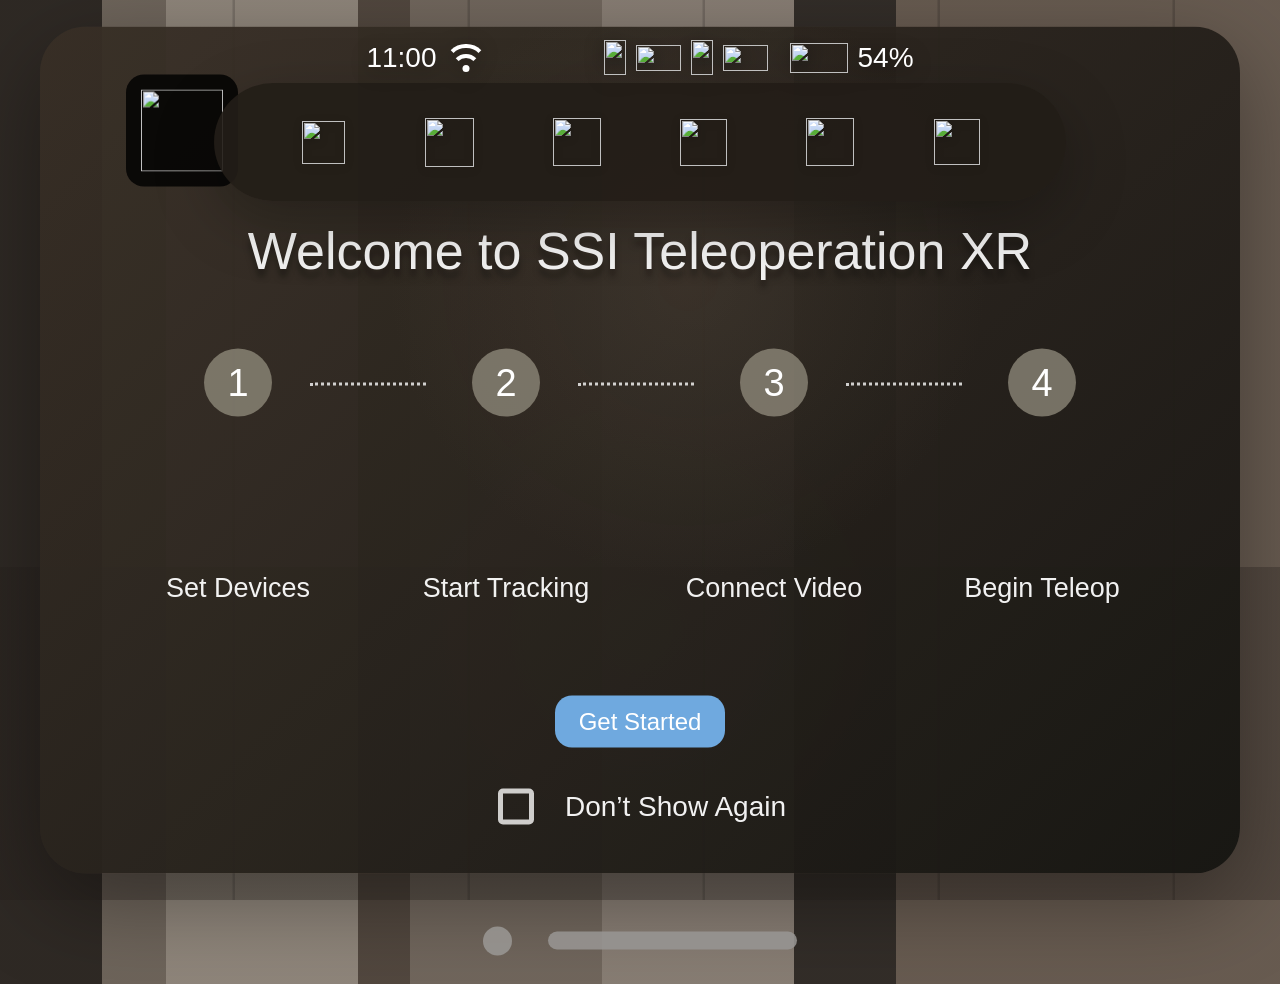
==== public/quick-start-prototype.html @ 1304bc00 "Link scene layout to profiles" ====
<!doctype html>
<html lang="en">
<head>
  <meta charset="utf-8" />
  <meta name="viewport" content="width=device-width, initial-scale=1" />
  <title>SSI Teleoperation XR</title>
  <style>
    :root {
      --panel: rgba(38, 32, 25, 0.92);
      --panel-strong: rgba(24, 21, 17, 0.84);
      --panel-soft: rgba(255, 255, 255, 0.08);
      --line: rgba(255, 255, 255, 0.08);
      --text: rgba(255, 255, 255, 0.94);
      --muted: rgba(255, 255, 255, 0.62);
      --muted-2: rgba(255, 255, 255, 0.4);
      --blue: #6fa9df;
      --blue-strong: #77b8f2;
      --green: #68d257;
      --red: #f14535;
      --button-gray: rgba(125, 118, 108, 0.76);
      --row: rgba(20, 18, 15, 0.48);
      --handle: rgba(152, 150, 147, 0.88);
      --dropdown-idle: rgba(73, 68, 62, 0.98);
      --dropdown-hover: rgba(47, 42, 36, 0.98);
      --dropdown-selected: rgba(151, 149, 144, 0.96);
    }

    * {
      box-sizing: border-box;
    }

    html,
    body {
      width: 100%;
      min-height: 100%;
    }

    body {
      margin: 0;
      min-height: 100vh;
      overflow: hidden;
      color: var(--text);
      font-family: "Segoe UI", Arial, Helvetica, sans-serif;
      background:
        linear-gradient(rgba(52, 47, 41, 0.28), rgba(52, 47, 41, 0.28)),
        linear-gradient(90deg, #2d2722 0 8%, #84786d 8% 13%, #b2a69a 13% 28%, #5d5046 28% 32%, #887b70 32% 47%, #a79b90 47% 62%, #322d28 62% 70%, #7b6c60 70% 100%);
      user-select: none;
    }

    body::before {
      content: "";
      position: fixed;
      inset: 0;
      background:
        radial-gradient(circle at 50% 70%, rgba(190, 170, 140, 0.34), transparent 26%),
        linear-gradient(180deg, transparent 0 63%, rgba(38, 33, 28, 0.32) 63% 100%),
        repeating-linear-gradient(90deg, transparent 0 232px, rgba(0, 0, 0, 0.16) 233px 235px);
      filter: blur(0.2px);
      pointer-events: none;
    }

    button,
    input {
      font: inherit;
    }

    button {
      color: inherit;
      -webkit-tap-highlight-color: transparent;
    }

    .stage {
      position: relative;
      min-height: 100vh;
    }

    .vr-hud {
      position: absolute;
      top: 40px;
      left: 50%;
      z-index: 40;
      display: grid;
      justify-items: center;
      gap: 8px;
      transform: translateX(-50%);
      pointer-events: none;
    }

    .status-strip {
      display: flex;
      align-items: center;
      justify-content: center;
      gap: 10px;
      height: 35px;
      filter: drop-shadow(0 4px 10px rgba(0, 0, 0, 0.45));
    }

    .status-time,
    .status-percent {
      color: white;
      font-size: 28px;
      line-height: 1;
      letter-spacing: 0;
      white-space: nowrap;
    }

    .status-wifi {
      position: relative;
      width: 38px;
      height: 31px;
      margin-right: 109px;
    }

    .status-wifi::before,
    .status-wifi::after {
      content: "";
      position: absolute;
      left: 50%;
      border: 4px solid white;
      border-bottom: 0;
      border-left-color: transparent;
      border-right-color: transparent;
      transform: translateX(-50%);
    }

    .status-wifi::before {
      top: 2px;
      width: 35px;
      height: 17px;
      border-radius: 35px 35px 0 0;
    }

    .status-wifi::after {
      top: 12px;
      width: 21px;
      height: 11px;
      border-radius: 22px 22px 0 0;
    }

    .status-wifi-dot {
      position: absolute;
      left: 50%;
      bottom: 1px;
      width: 7px;
      height: 7px;
      border-radius: 999px;
      background: white;
      transform: translateX(-50%);
    }

    .status-controller {
      width: 22px;
      height: 35px;
      object-fit: contain;
    }

    .status-battery {
      width: 45px;
      height: 26px;
      object-fit: contain;
    }

    .status-headset {
      width: 58px;
      height: 30px;
      object-fit: contain;
      margin-left: 12px;
    }

    .setting-bar {
      display: flex;
      align-items: center;
      justify-content: space-between;
      gap: 0;
      width: 852px;
      max-width: calc(100vw - 96px);
      height: 118px;
      padding: 0 73px;
      border-radius: 64px;
      background: rgba(35, 29, 24, 0.91);
      box-shadow: 0 20px 62px rgba(0, 0, 0, 0.28);
      pointer-events: auto;
    }

    .bar-button {
      position: relative;
      width: 72px;
      height: 72px;
      display: grid;
      place-items: center;
      border: 0;
      border-radius: 999px;
      background: transparent;
      cursor: pointer;
    }

    .bar-button::before {
      content: "";
      position: absolute;
      width: 82px;
      height: 82px;
      top: 50%;
      left: 50%;
      border-radius: 999px;
      background: rgba(255, 255, 255, 0);
      transform: translate(-50%, -50%) scale(0.78);
      transition: background 160ms ease, transform 160ms ease;
    }

    .bar-button:hover::before,
    .bar-button.active::before {
      background: rgba(255, 255, 255, 0.08);
      transform: translate(-50%, -50%) scale(1);
    }

    .bar-icon {
      position: relative;
      width: 44px;
      height: 44px;
      color: white;
      object-fit: contain;
      filter: drop-shadow(0 2px 4px rgba(0, 0, 0, 0.2));
    }

    .bar-label {
      display: none;
    }

    .quick-icon {
      width: 49px;
      height: 49px;
    }

    .settings-icon {
      width: 43px;
      height: 43px;
    }

    .vst-icon {
      width: 48px;
      height: 48px;
    }

    .guide-icon {
      width: 47px;
      height: 47px;
    }

    .exit-icon {
      width: 46px;
      height: 46px;
    }

    .scene-icon {
      width: 48px;
      height: 48px;
    }

    .icon-scene::before {
      content: "";
      position: absolute;
      left: 4px;
      top: 10px;
      width: 33px;
      height: 25px;
      border: 4px solid white;
      border-radius: 7px;
    }

    .icon-scene::after {
      content: "";
      position: absolute;
      right: 3px;
      top: 15px;
      width: 10px;
      height: 16px;
      border: 4px solid white;
      border-left: 0;
      border-radius: 0 7px 7px 0;
    }

    .vr-window {
      position: absolute;
      left: 50%;
      top: 50%;
      transform: translate(-50%, -50%);
      touch-action: none;
    }

    .vr-window.closed {
      display: none;
    }

    .welcome-window {
      width: min(1360px, calc(100vw - 80px));
      min-height: 780px;
      padding: 48px 86px 46px;
      border-radius: 46px;
      background:
        radial-gradient(circle at 54% 30%, rgba(92, 78, 64, 0.28), transparent 34%),
        linear-gradient(135deg, rgba(56, 47, 38, 0.96), rgba(22, 21, 18, 0.96));
      box-shadow: 0 28px 90px rgba(0, 0, 0, 0.36);
    }

    .welcome-logo {
      width: 112px;
      height: 112px;
      display: grid;
      place-items: center;
      border-radius: 18px;
      background: rgba(0, 0, 0, 0.82);
    }

    .welcome-logo img {
      width: 82px;
      height: 82px;
      object-fit: contain;
    }

    .welcome-title {
      margin: 34px 0 68px;
      text-align: center;
      font-size: 52px;
      font-weight: 400;
      letter-spacing: 0;
      text-shadow: 0 8px 6px rgba(0, 0, 0, 0.35);
    }

    .welcome-steps {
      display: grid;
      grid-template-columns: repeat(4, minmax(0, 1fr));
      align-items: start;
      gap: 44px;
      margin-bottom: 92px;
    }

    .welcome-step {
      display: grid;
      justify-items: center;
      gap: 26px;
      position: relative;
      min-width: 0;
    }

    .welcome-step:not(:last-child)::after {
      content: "";
      position: absolute;
      top: 34px;
      left: calc(50% + 72px);
      width: min(188px, 52%);
      border-top: 3px dotted rgba(255, 255, 255, 0.78);
    }

    .welcome-step-number {
      width: 68px;
      height: 68px;
      display: grid;
      place-items: center;
      border-radius: 999px;
      color: white;
      background: rgba(150, 145, 130, 0.72);
      font-size: 38px;
    }

    .welcome-step-icon {
      height: 104px;
      display: grid;
      place-items: center;
    }

    .welcome-step-icon img {
      max-width: 88px;
      max-height: 104px;
      object-fit: contain;
    }

    .welcome-step-label {
      font-size: 27px;
      white-space: nowrap;
    }

    .welcome-actions {
      display: grid;
      justify-items: center;
      gap: 38px;
    }

    .welcome-start {
      min-width: 292px;
      height: 76px;
      border-radius: 16px;
      font-size: 28px;
    }

    .welcome-check {
      display: flex;
      align-items: center;
      gap: 28px;
      color: rgba(255, 255, 255, 0.94);
      font-size: 28px;
      cursor: pointer;
    }

    .welcome-check input {
      appearance: none;
      width: 36px;
      height: 36px;
      border: 5px solid rgba(255, 255, 255, 0.78);
      border-radius: 5px;
      background: transparent;
    }

    .welcome-check input:checked {
      background:
        linear-gradient(135deg, transparent 0 43%, white 44% 56%, transparent 57%),
        linear-gradient(45deg, transparent 0 47%, white 48% 60%, transparent 61%);
    }

    .guide-window {
      width: min(1260px, calc(100vw - 96px));
      min-height: 760px;
      padding: 58px 72px 72px;
      border-radius: 36px;
      background:
        radial-gradient(circle at 54% 30%, rgba(92, 78, 64, 0.26), transparent 34%),
        linear-gradient(135deg, rgba(53, 45, 36, 0.96), rgba(24, 23, 19, 0.96));
      box-shadow: 0 28px 90px rgba(0, 0, 0, 0.36);
    }

    .guide-title {
      margin: 0 0 62px;
      text-align: center;
      font-size: 40px;
      font-weight: 400;
    }

    .guide-diagram {
      position: relative;
      width: 1080px;
      height: 400px;
      margin: 0 auto 74px;
    }

    .guide-controller {
      position: absolute;
      top: 88px;
      width: 205px;
      height: 285px;
      object-fit: contain;
      filter: drop-shadow(0 12px 18px rgba(0, 0, 0, 0.26));
    }

    .guide-controller.left {
      left: 355px;
    }

    .guide-controller.right {
      right: 315px;
    }

    .guide-callout {
      position: absolute;
      color: white;
      font-size: 23px;
      line-height: 1.35;
      white-space: nowrap;
    }

    .guide-callout strong {
      display: block;
      margin-bottom: 4px;
      font-size: 25px;
      font-weight: 500;
    }

    .guide-callout span {
      color: rgba(255, 255, 255, 0.72);
    }

    .guide-callout.center {
      text-align: center;
    }

    .guide-line {
      position: absolute;
      height: 0;
      border-top: 2px dashed rgba(255, 255, 255, 0.8);
      transform-origin: left center;
    }

    .guide-line::after {
      content: "";
      position: absolute;
      right: -3px;
      top: -4px;
      width: 8px;
      height: 8px;
      border-radius: 999px;
      background: rgba(255, 255, 255, 0.88);
    }

    .guide-footnotes {
      display: grid;
      gap: 22px;
      justify-items: center;
      color: white;
      font-size: 24px;
      line-height: 1.4;
    }

    .shell {
      position: relative;
      width: min(1280px, calc(100vw - 56px));
      height: min(860px, calc(100vh - 56px));
      min-height: 760px;
      display: grid;
      grid-template-columns: 390px 1fr;
      overflow: visible;
      border-radius: 46px;
      box-shadow: 0 28px 90px rgba(0, 0, 0, 0.36);
    }

    .shell::before {
      content: "";
      position: absolute;
      inset: 0;
      z-index: 0;
      border-radius: inherit;
      background:
        radial-gradient(circle at 62% 20%, rgba(105, 93, 80, 0.2), transparent 36%),
        linear-gradient(90deg, rgba(20, 17, 14, 0.98) 0 390px, rgba(66, 54, 45, 0.76) 390px, rgba(31, 28, 23, 0.92) 100%);
      pointer-events: none;
    }

    .sidebar {
      position: relative;
      z-index: 1;
      min-height: 100%;
      padding: 52px 48px 42px;
      border-radius: 46px 0 0 46px;
      background: linear-gradient(180deg, rgba(28, 24, 20, 0.98), rgba(19, 18, 15, 0.96));
      border-right: 1px solid rgba(255, 255, 255, 0.045);
    }

    .brand {
      display: flex;
      align-items: center;
      gap: 24px;
      margin-bottom: 118px;
    }

    .logo {
      width: 86px;
      height: 86px;
      display: grid;
      place-items: center;
      border-radius: 22px;
      background: #050505;
    }

    .logo img {
      width: 64px;
      height: 64px;
      object-fit: contain;
    }

    .brand-title {
      font-size: 34px;
      line-height: 1;
      letter-spacing: 0;
    }

    .nav {
      display: grid;
      gap: 22px;
    }

    .nav-item {
      width: 100%;
      height: 64px;
      display: flex;
      align-items: center;
      gap: 20px;
      padding: 0 24px;
      border: 0;
      border-radius: 17px;
      color: rgba(255, 255, 255, 0.92);
      font-size: 27px;
      background: transparent;
      cursor: pointer;
      text-align: left;
    }

    .nav-item.active {
      background: rgba(255, 255, 255, 0.14);
    }

    .nav-icon {
      width: 36px;
      height: 36px;
      display: grid;
      place-items: center;
      flex: 0 0 auto;
      border-radius: 50%;
      background: rgba(255, 255, 255, 0.78);
    }

    .nav-item.active .nav-icon {
      background: var(--blue);
    }

    .nav-icon img {
      width: 22px;
      height: 22px;
      object-fit: contain;
    }

    .about {
      position: absolute;
      left: 48px;
      bottom: 46px;
      display: flex;
      align-items: center;
      gap: 18px;
      width: calc(100% - 96px);
      min-height: 64px;
      padding: 0 18px;
      border: 0;
      border-radius: 17px;
      color: rgba(255, 255, 255, 0.88);
      font-size: 22px;
      background: transparent;
      cursor: pointer;
    }

    .about.active {
      background: rgba(255, 255, 255, 0.14);
    }

    .about-icon {
      width: 38px;
      height: 38px;
      display: grid;
      place-items: center;
      border-radius: 50%;
      background: rgba(255, 255, 255, 0.76);
      color: rgba(36, 35, 34, 0.86);
      font-weight: 800;
    }

    .about.active .about-icon {
      color: white;
      background: var(--blue);
    }

    .main {
      position: relative;
      z-index: 1;
      min-width: 0;
      min-height: 100%;
      padding: 56px 72px 118px;
      border-radius: 0 46px 46px 0;
      background: transparent;
    }

    .page-title {
      margin: 0 0 44px;
      text-align: center;
      font-size: 34px;
      font-weight: 500;
      letter-spacing: 0;
    }

    .content {
      width: min(820px, 100%);
      margin: 0 auto;
    }

    .view {
      display: none;
    }

    .view.active {
      display: block;
    }

    .hidden {
      display: none;
    }

    .section-label {
      margin: 0 0 14px 24px;
      font-size: 24px;
      font-weight: 500;
      color: rgba(255, 255, 255, 0.92);
    }

    .settings-list {
      display: grid;
      gap: 34px;
    }

    .setting-row {
      min-height: 74px;
      display: grid;
      grid-template-columns: minmax(0, 1fr) auto;
      align-items: center;
      gap: 18px;
      padding: 0 30px;
      border: 0;
      border-radius: 22px;
      color: rgba(255, 255, 255, 0.94);
      background: var(--row);
      text-align: left;
      font-size: 27px;
    }

    .fps-value {
      color: rgba(255, 255, 255, 0.96);
      font-size: 25px;
      white-space: nowrap;
    }

    button.setting-row {
      cursor: pointer;
    }

    .chevron {
      font-size: 46px;
      line-height: 1;
      transform: translateY(-2px);
    }

    .switch {
      width: 64px;
      height: 34px;
      border: 0;
      border-radius: 999px;
      padding: 3px;
      background: rgba(130, 126, 120, 0.75);
      cursor: pointer;
    }

    .switch::before {
      content: "";
      display: block;
      width: 28px;
      height: 28px;
      border-radius: 999px;
      background: white;
      transition: transform 160ms ease;
    }

    .switch.on {
      background: var(--green);
    }

    .switch.on::before {
      transform: translateX(30px);
    }

    .field-pill {
      min-width: 150px;
      height: 52px;
      border: 0;
      outline: none;
      border-radius: 20px;
      padding: 0 22px;
      color: white;
      background: var(--button-gray);
      text-align: center;
      font-size: 26px;
    }

    .field-pill:focus {
      box-shadow: 0 0 0 3px rgba(111, 169, 223, 0.35);
    }

    .language-control {
      position: relative;
      display: grid;
      justify-items: end;
    }

    .language-button {
      min-width: 196px;
      height: 52px;
      display: flex;
      align-items: center;
      justify-content: space-between;
      gap: 16px;
      border: 0;
      border-radius: 20px;
      padding: 0 18px 0 28px;
      color: white;
      background: var(--button-gray);
      font-size: 22px;
      cursor: pointer;
    }

    .language-menu {
      position: absolute;
      right: 0;
      top: 64px;
      z-index: 20;
      width: 196px;
      overflow: hidden;
      border-radius: 28px;
      background: rgba(96, 90, 84, 0.98);
      box-shadow: 0 18px 46px rgba(0, 0, 0, 0.26);
    }

    .language-option {
      width: 100%;
      height: 60px;
      display: flex;
      align-items: center;
      justify-content: space-between;
      border: 0;
      padding: 0 20px;
      color: white;
      background: transparent;
      font-size: 22px;
      cursor: pointer;
      text-align: left;
    }

    .language-option.active {
      background: rgba(255, 255, 255, 0.2);
    }

    .tracking-view {
      height: 100%;
    }

    .tracking-scroll {
      position: absolute;
      inset: 56px 24px 112px 72px;
      overflow-y: auto;
      padding: 0 28px 30px 0;
      scrollbar-width: auto;
      scrollbar-color: rgba(160, 160, 160, 0.72) rgba(0, 0, 0, 0.86);
    }

    .tracking-scroll::-webkit-scrollbar {
      width: 22px;
    }

    .tracking-scroll::-webkit-scrollbar-track {
      border-radius: 999px;
      background: rgba(0, 0, 0, 0.86);
    }

    .tracking-scroll::-webkit-scrollbar-thumb {
      border: 5px solid rgba(0, 0, 0, 0.86);
      border-radius: 999px;
      background: rgba(160, 160, 160, 0.78);
    }

    .tracking-content {
      width: min(820px, 100%);
      margin: 0 auto;
      padding-bottom: 110px;
    }

    .tracking-group {
      margin-bottom: 42px;
    }

    .tracking-group-title {
      margin: 0 0 26px 28px;
      color: rgba(255, 255, 255, 0.74);
      font-size: 24px;
      font-weight: 500;
      letter-spacing: 0;
    }

    .tracking-card {
      overflow: hidden;
      border-radius: 22px;
      background: var(--row);
    }

    .tracking-row {
      min-height: 72px;
      display: grid;
      grid-template-columns: minmax(0, 1fr) auto;
      align-items: center;
      gap: 18px;
      padding: 0 28px;
      border-bottom: 1px solid rgba(255, 255, 255, 0.08);
      color: rgba(255, 255, 255, 0.94);
      font-size: 24px;
    }

    .tracking-row:last-child {
      border-bottom: 0;
    }

    .tracking-value {
      min-width: 230px;
      color: white;
      text-align: right;
      font-size: 26px;
      white-space: nowrap;
    }

    .tracking-input {
      width: 236px;
      height: 50px;
      border: 0;
      outline: none;
      border-radius: 22px;
      padding: 0 18px;
      color: white;
      background: var(--button-gray);
      text-align: center;
      font-size: 26px;
    }

    .tracking-input:focus {
      box-shadow: 0 0 0 3px rgba(111, 169, 223, 0.35);
    }

    .tracking-input::placeholder {
      color: rgba(255, 255, 255, 0.62);
      opacity: 1;
    }

    .motion-title {
      margin: 0 0 26px 6px;
      font-size: 24px;
      font-weight: 500;
    }

    .motion-mode-grid {
      display: grid;
      grid-template-columns: repeat(2, minmax(0, 1fr));
      gap: 70px;
      margin-bottom: 52px;
    }

    .motion-mode {
      height: 230px;
      padding: 0;
      border: 3px solid rgba(255, 255, 255, 0.32);
      border-radius: 10px;
      background: rgba(255, 255, 255, 0.06);
      cursor: pointer;
      transition: border-color 160ms ease, background 160ms ease, box-shadow 160ms ease;
    }

    .motion-mode:hover,
    .motion-mode.active {
      border-color: rgba(255, 255, 255, 0.62);
      background: rgba(255, 255, 255, 0.13);
      box-shadow: 0 0 0 2px rgba(255, 255, 255, 0.1);
    }

    .motion-mode img {
      width: 100%;
      height: 100%;
      display: block;
      object-fit: contain;
    }

    .tracker-number-row {
      min-height: 80px;
      position: relative;
      display: grid;
      grid-template-columns: minmax(0, 1fr) auto;
      align-items: center;
      gap: 18px;
      padding: 0 18px 0 28px;
      border-radius: 18px;
      background: var(--row);
      font-size: 24px;
    }

    .tracker-number-row.hidden {
      display: none;
    }

    .tracker-fixed-value {
      min-width: 216px;
      height: 54px;
      display: grid;
      place-items: center;
      border-radius: 20px;
      background: var(--button-gray);
      text-align: center;
      font-size: 23px;
    }

    .tracker-fixed-value.hidden {
      display: none;
    }

    .tracker-select {
      position: relative;
      display: grid;
      justify-items: end;
    }

    .tracker-select.hidden {
      display: none;
    }

    .tracker-select-button {
      width: 190px;
      height: 50px;
      display: flex;
      align-items: center;
      justify-content: space-between;
      border: 0;
      border-radius: 20px;
      padding: 0 18px;
      color: white;
      background: var(--button-gray);
      font-size: 21px;
      cursor: pointer;
    }

    .tracker-menu {
      position: absolute;
      right: 0;
      top: 60px;
      z-index: 30;
      width: 190px;
      overflow: hidden;
      border-radius: 28px;
      background: rgba(96, 90, 84, 0.98);
      box-shadow: 0 18px 46px rgba(0, 0, 0, 0.26);
    }

    .tracker-option {
      width: 100%;
      height: 52px;
      display: flex;
      align-items: center;
      justify-content: space-between;
      border: 0;
      padding: 0 20px;
      color: white;
      background: transparent;
      font-size: 21px;
      cursor: pointer;
      text-align: left;
    }

    .tracker-option.active {
      background: rgba(255, 255, 255, 0.2);
    }

    .tracking-apply {
      position: absolute;
      right: 72px;
      bottom: 52px;
      z-index: 10;
      width: 190px;
      height: 58px;
      border-radius: 18px;
      font-size: 26px;
    }

    .video-content {
      width: min(660px, 100%);
      margin: 0 auto;
    }

    .video-list {
      display: grid;
      gap: 34px;
    }

    .video-row,
    .stream-row {
      min-height: 56px;
      display: grid;
      grid-template-columns: minmax(0, 1fr) auto;
      align-items: center;
      gap: 16px;
      padding: 0 24px;
      border-radius: 14px;
      color: rgba(255, 255, 255, 0.96);
      background: var(--row);
      font-size: 22px;
    }

    .video-input {
      width: 112px;
      height: 38px;
      border: 0;
      outline: 0;
      border-radius: 18px;
      color: white;
      background: var(--button-gray);
      text-align: center;
      font-size: 22px;
    }

    .video-input:focus {
      box-shadow: 0 0 0 3px rgba(111, 169, 223, 0.35);
    }

    .stream-title {
      margin: 0 0 22px 24px;
      font-size: 24px;
      font-weight: 400;
    }

    .stream-list {
      display: grid;
      gap: 32px;
    }

    .stream-row {
      grid-template-columns: 28px minmax(0, 1fr) auto;
      min-height: 58px;
      padding-left: 24px;
    }

    .stream-check {
      appearance: none;
      width: 22px;
      height: 22px;
      display: grid;
      place-items: center;
      border: 3px solid rgba(255, 255, 255, 0.92);
      border-radius: 4px;
      background: transparent;
    }

    .stream-check:checked {
      border-color: var(--blue);
      background: var(--blue);
    }

    .stream-check:checked::after {
      content: "✓";
      color: white;
      font-size: 18px;
      line-height: 1;
      transform: translateY(-1px);
    }

    .stream-name {
      display: flex;
      gap: 20px;
      align-items: center;
      white-space: nowrap;
    }

    .render-control {
      position: relative;
      display: flex;
      align-items: center;
      gap: 14px;
    }

    .render-button {
      width: 114px;
      height: 42px;
      display: flex;
      align-items: center;
      justify-content: space-between;
      border: 0;
      border-radius: 19px;
      padding: 0 16px 0 26px;
      color: white;
      background: var(--button-gray);
      font-size: 20px;
      cursor: pointer;
    }

    .render-menu {
      position: absolute;
      right: 0;
      top: 50px;
      z-index: 40;
      width: 128px;
      overflow: hidden;
      border-radius: 14px;
      background: rgba(68, 63, 56, 0.98);
      box-shadow: 0 18px 46px rgba(0, 0, 0, 0.26);
    }

    .render-menu.hidden {
      display: none;
    }

    .render-option {
      width: 100%;
      height: 40px;
      display: flex;
      align-items: center;
      justify-content: space-between;
      border: 0;
      padding: 0 14px;
      color: white;
      background: transparent;
      font-size: 18px;
      cursor: pointer;
      text-align: left;
    }

    .render-option.active {
      background: rgba(255, 255, 255, 0.22);
    }

    .video-actions {
      display: flex;
      justify-content: space-between;
      margin-top: 66px;
    }

    .video-action {
      width: 146px;
      height: 52px;
      border-radius: 16px;
      font-size: 20px;
    }

    .about-content {
      width: min(760px, 100%);
      margin: 0 auto;
    }

    .about-hero {
      display: grid;
      grid-template-columns: 112px 1fr;
      gap: 20px;
      align-items: center;
      margin-bottom: 26px;
    }

    .about-app-icon {
      width: 112px;
      height: 112px;
      display: grid;
      place-items: center;
      border-radius: 20px;
      background: #050505;
    }

    .about-app-icon img {
      width: 76px;
      height: 76px;
      object-fit: contain;
    }

    .about-name {
      margin: 0 0 10px;
      font-size: 28px;
      font-weight: 500;
    }

    .about-copy {
      margin: 0;
      color: var(--muted);
      font-size: 24px;
      line-height: 1.45;
    }

    .about-rule {
      height: 1px;
      margin: 28px 0 22px;
      background: rgba(255, 255, 255, 0.11);
    }

    .about-section-title {
      margin: 0 0 14px;
      font-size: 26px;
      font-weight: 500;
    }

    .about-link {
      color: var(--blue-strong);
    }

    .legal-row {
      min-height: 52px;
      display: grid;
      grid-template-columns: 42px 1fr auto;
      align-items: center;
      gap: 16px;
      width: 100%;
      padding: 0;
      border: 0;
      color: rgba(255, 255, 255, 0.92);
      background: transparent;
      font-size: 24px;
      text-align: left;
      cursor: pointer;
    }

    .legal-icon {
      width: 40px;
      height: 40px;
      display: grid;
      place-items: center;
      border-radius: 999px;
      color: white;
      background: rgba(255, 255, 255, 0.7);
      font-size: 21px;
    }

    .about-footer {
      position: absolute;
      left: 72px;
      right: 72px;
      bottom: 30px;
      display: grid;
      gap: 24px;
      color: var(--muted-2);
      text-align: center;
      font-size: 24px;
    }

    .current-card,
    .profile-card {
      border-radius: 22px;
      background: var(--row);
      box-shadow: inset 0 0 0 1px rgba(255, 255, 255, 0.025);
    }

    .current-card {
      padding: 16px 18px 18px;
      margin-bottom: 42px;
    }

    .current-top {
      display: grid;
      grid-template-columns: 1fr 188px;
      gap: 18px;
      align-items: center;
    }

    .profile-input {
      width: 100%;
      height: 52px;
      padding: 0 28px;
      border: 1px solid rgba(255, 255, 255, 0.08);
      outline: none;
      border-radius: 18px;
      background: rgba(122, 115, 107, 0.62);
      color: var(--text);
      text-align: center;
      font: inherit;
      font-size: 24px;
      user-select: text;
    }

    .profile-input:focus {
      border-color: rgba(111, 169, 223, 0.78);
      box-shadow: 0 0 0 3px rgba(111, 169, 223, 0.2);
    }

    .meta {
      margin: 14px 8px 0;
      color: var(--muted);
      font-size: 18px;
      white-space: nowrap;
      overflow: hidden;
      text-overflow: ellipsis;
    }

    .btn {
      height: 52px;
      min-width: 96px;
      padding: 0 24px;
      border: 0;
      border-radius: 17px;
      color: white;
      font: inherit;
      font-size: 24px;
      cursor: pointer;
      transition: transform 0.12s ease, opacity 0.12s ease, background 0.12s ease;
      background: var(--button-gray);
      white-space: nowrap;
    }

    .btn:hover {
      transform: translateY(-1px);
    }

    .btn:active {
      transform: translateY(0);
      opacity: 0.86;
    }

    .btn.primary {
      background: var(--blue);
    }

    .btn.primary:hover {
      background: var(--blue-strong);
    }

    .btn.saved,
    .btn.applied {
      color: rgba(255, 255, 255, 0.72);
      cursor: default;
      background: rgba(120, 114, 106, 0.55);
    }

    .btn.saved:hover,
    .btn.applied:hover {
      transform: none;
      background: rgba(120, 114, 106, 0.55);
    }

    .btn.delete {
      min-width: 78px;
      padding: 0 22px;
      background: rgba(125, 118, 108, 0.72);
    }

    .saved-header {
      display: flex;
      align-items: baseline;
      justify-content: space-between;
      margin-bottom: 14px;
    }

    .count-label {
      color: var(--muted-2);
      font-size: 16px;
    }

    .saved-list-wrap {
      height: 320px;
      overflow-y: auto;
      padding-right: 12px;
      margin-right: -12px;
      scrollbar-width: thin;
      scrollbar-color: rgba(255, 255, 255, 0.52) rgba(0, 0, 0, 0.55);
    }

    .profiles {
      display: grid;
      gap: 24px;
    }

    .profile-card {
      padding: 16px 18px 18px;
    }

    .profile-row {
      display: grid;
      grid-template-columns: 1fr 142px 84px;
      gap: 16px;
      align-items: center;
    }

    .profile-name {
      height: 48px;
      display: grid;
      place-items: center;
      padding: 0 22px;
      border-radius: 17px;
      color: rgba(255, 255, 255, 0.9);
      font-size: 22px;
      background: rgba(122, 115, 107, 0.62);
      white-space: nowrap;
      overflow: hidden;
      text-overflow: ellipsis;
    }

    .empty-state {
      min-height: 210px;
      display: grid;
      place-items: center;
      text-align: center;
      color: var(--muted);
    }

    .empty-state strong {
      display: block;
      margin-bottom: 8px;
      color: rgba(255, 255, 255, 0.68);
      font-size: 24px;
      font-weight: 500;
    }

    .empty-state span {
      font-size: 16px;
      color: var(--muted-2);
    }

    .quick-start-fixed {
      position: absolute;
      right: 72px;
      bottom: 54px;
      z-index: 3;
      min-width: 160px;
    }

    .toast-layer {
      position: absolute;
      top: 24px;
      left: 50%;
      z-index: 30;
      display: grid;
      gap: 14px;
      transform: translateX(-50%);
      pointer-events: none;
    }

    .toast {
      min-width: 300px;
      height: 70px;
      display: flex;
      align-items: center;
      gap: 22px;
      padding: 0 28px;
      border-radius: 999px;
      background: rgba(25, 21, 17, 0.95);
      box-shadow: 0 18px 36px rgba(0, 0, 0, 0.24);
      color: white;
      font-size: 25px;
      animation: toastIn 0.18s ease-out, toastOut 0.2s ease-in 2.3s forwards;
    }

    .toast-icon {
      width: 38px;
      height: 38px;
      display: grid;
      place-items: center;
      flex: 0 0 auto;
      border-radius: 50%;
      font-size: 26px;
      line-height: 1;
      font-weight: 800;
    }

    .toast.success .toast-icon {
      color: #192119;
      background: var(--green);
    }

    .toast.error .toast-icon {
      color: white;
      background: var(--red);
    }

    .drag-zone {
      position: absolute;
      left: 50%;
      top: calc(100% + 24px);
      width: 370px;
      height: 86px;
      display: flex;
      align-items: center;
      gap: 36px;
      padding: 0 28px;
      transform: translateX(-50%);
      touch-action: none;
    }

    .drag-close {
      width: 29px;
      height: 29px;
      flex: 0 0 auto;
      border: 0;
      border-radius: 999px;
      background: var(--handle);
      cursor: pointer;
    }

    .drag-close:hover {
      background: rgba(255, 255, 255, 0.92);
    }

    .drag-line {
      height: 18px;
      flex: 1;
      border-radius: 999px;
      background: var(--handle);
      cursor: grab;
    }

    .drag-line:active {
      cursor: grabbing;
    }

    .scene-layer {
      position: absolute;
      inset: 0;
      z-index: 25;
      pointer-events: none;
    }

    .scene-layer.closed {
      display: none;
    }

    .scene-tools {
      position: absolute;
      left: calc(50% + 190px);
      top: 218px;
      z-index: 32;
      width: 360px;
      height: 106px;
      display: grid;
      grid-template-columns: repeat(3, 1fr);
      align-items: center;
      justify-items: center;
      padding: 0 28px;
      border-radius: 56px;
      background: rgba(35, 29, 24, 0.91);
      box-shadow: 0 20px 62px rgba(0, 0, 0, 0.28);
      transform: translateX(-50%);
      pointer-events: auto;
    }

    .scene-tool {
      position: relative;
      width: 72px;
      height: 72px;
      display: grid;
      place-items: center;
      border: 0;
      border-radius: 999px;
      color: white;
      background: transparent;
      cursor: pointer;
      text-align: center;
      transition: transform 160ms ease;
    }

    .scene-tool::before {
      content: "";
      position: absolute;
      width: 82px;
      height: 82px;
      top: 50%;
      left: 50%;
      border-radius: 999px;
      background: rgba(255, 255, 255, 0);
      transform: translate(-50%, -50%) scale(0.78);
      transition: background 160ms ease, transform 160ms ease;
    }

    .scene-tool:hover::before,
    .scene-tool.active::before {
      background: rgba(255, 255, 255, 0.08);
      transform: translate(-50%, -50%) scale(1);
    }

    .scene-tool:active {
      transform: scale(0.97);
    }

    .scene-tool img {
      position: relative;
      width: 42px;
      height: 42px;
      object-fit: contain;
    }

    .scene-tool span {
      display: none;
    }

    .scene-view-menu {
      position: absolute;
      left: calc(50% + 390px);
      top: 224px;
      z-index: 36;
      width: 234px;
      padding: 42px 0;
      border-radius: 40px;
      background: rgba(35, 29, 24, 0.94);
      box-shadow: 0 24px 58px rgba(0, 0, 0, 0.3);
      pointer-events: auto;
    }

    .scene-view-menu.hidden {
      display: none;
    }

    .scene-view-option {
      width: 100%;
      height: 64px;
      display: grid;
      grid-template-columns: minmax(0, 1fr) 36px;
      align-items: center;
      gap: 12px;
      border: 0;
      padding: 0 20px 0 24px;
      color: white;
      background: transparent;
      font-size: 24px;
      text-align: left;
      cursor: pointer;
    }

    .scene-view-option:hover {
      background: rgba(255, 255, 255, 0.1);
    }

    .scene-check {
      font-size: 30px;
      line-height: 1;
      text-align: center;
    }

    .scene-stream {
      position: absolute;
      z-index: 24;
      min-width: 280px;
      min-height: 190px;
      overflow: visible;
      border-radius: 30px;
      box-shadow: 0 28px 70px rgba(0, 0, 0, 0.34);
      pointer-events: auto;
      touch-action: none;
    }

    .scene-stream.hidden {
      display: none;
    }

    .scene-stream-main {
      z-index: 27;
    }

    .stream-picture {
      position: absolute;
      inset: 0;
      overflow: hidden;
      border-radius: inherit;
      background:
        radial-gradient(circle at 50% 62%, rgba(210, 205, 194, 0.26), transparent 21%),
        linear-gradient(180deg, rgba(16, 18, 20, 0.18), rgba(0, 0, 0, 0.24)),
        repeating-linear-gradient(90deg, rgba(255, 255, 255, 0.11) 0 4px, transparent 5px 120px),
        repeating-linear-gradient(0deg, rgba(255, 255, 255, 0.09) 0 3px, transparent 4px 82px),
        linear-gradient(145deg, #56606b 0%, #2c3034 22%, #7b766b 48%, #394047 70%, #1f2225 100%);
    }

    .stream-picture::before {
      content: "";
      position: absolute;
      inset: 0;
      background:
        radial-gradient(ellipse at 34% 83%, rgba(230, 227, 219, 0.9) 0 5%, transparent 20%),
        radial-gradient(ellipse at 68% 83%, rgba(230, 227, 219, 0.9) 0 5%, transparent 20%),
        linear-gradient(26deg, transparent 0 39%, rgba(200, 195, 184, 0.86) 40% 46%, rgba(46, 43, 40, 0.92) 47% 50%, transparent 51%),
        linear-gradient(-26deg, transparent 0 39%, rgba(200, 195, 184, 0.86) 40% 46%, rgba(46, 43, 40, 0.92) 47% 50%, transparent 51%);
      opacity: 0.72;
    }

    .stream-picture::after {
      content: "";
      position: absolute;
      left: 50%;
      top: 46%;
      width: 28px;
      height: 28px;
      border-radius: 999px;
      background:
        radial-gradient(circle, rgba(255, 255, 255, 0.78), rgba(255, 255, 255, 0.18) 36%, transparent 38%),
        conic-gradient(from 12deg, rgba(60, 55, 49, 0.86), rgba(176, 165, 145, 0.92), rgba(44, 40, 36, 0.86), rgba(198, 190, 174, 0.9), rgba(60, 55, 49, 0.86));
      border: 1px solid rgba(0, 0, 0, 0.35);
      transform: translate(-50%, -50%);
    }

    .stream-overlay {
      position: absolute;
      inset: 0;
      z-index: 2;
      pointer-events: none;
    }

    .stream-title-text,
    .stream-latency,
    .stream-rec,
    .scene-render-control {
      position: absolute;
      text-shadow: 0 2px 8px rgba(0, 0, 0, 0.42);
    }

    .stream-title-text {
      left: 22px;
      top: 16px;
      font-size: 22px;
      line-height: 1.15;
    }

    .stream-latency {
      left: 22px;
      top: 50px;
      color: #67e75b;
      font-size: 16px;
    }

    .stream-rec {
      left: 22px;
      bottom: 20px;
      display: flex;
      align-items: center;
      gap: 8px;
      color: #67e75b;
      font-size: 26px;
    }

    .stream-rec::before {
      content: "";
      width: 20px;
      height: 20px;
      border-radius: 999px;
      background: #67e75b;
    }

    .scene-render-control {
      right: 22px;
      top: 14px;
      display: flex;
      align-items: center;
      gap: 14px;
      font-size: 21px;
      pointer-events: auto;
    }

    .scene-render-dots {
      display: flex;
      gap: 8px;
      align-items: center;
      border: 0;
      padding: 8px 0;
      background: transparent;
      cursor: pointer;
    }

    .scene-render-dots span {
      width: 10px;
      height: 10px;
      display: block;
      border-radius: 999px;
      background: white;
    }

    .scene-render-menu {
      position: absolute;
      right: -138px;
      top: 0;
      z-index: 44;
      width: 128px;
      overflow: hidden;
      border-radius: 14px;
      background: rgba(49, 43, 37, 0.98);
      box-shadow: 0 18px 46px rgba(0, 0, 0, 0.26);
      text-shadow: none;
      pointer-events: auto;
    }

    .scene-render-menu.hidden {
      display: none;
    }

    .scene-render-option {
      width: 100%;
      height: 40px;
      display: flex;
      align-items: center;
      justify-content: space-between;
      border: 0;
      padding: 0 10px;
      color: white;
      background: transparent;
      font-size: 15px;
      cursor: pointer;
      text-align: left;
    }

    .scene-render-option.active {
      background: rgba(255, 255, 255, 0.22);
    }

    .language-menu,
    .tracker-menu,
    .render-menu,
    .scene-render-menu,
    .scene-view-menu {
      background: var(--dropdown-idle);
    }

    .language-option,
    .tracker-option,
    .render-option,
    .scene-render-option,
    .scene-view-option {
      background: var(--dropdown-idle);
      transition: background 120ms ease;
    }

    .language-option:hover,
    .tracker-option:hover,
    .render-option:hover,
    .scene-render-option:hover,
    .scene-view-option:hover {
      background: var(--dropdown-hover);
    }

    .language-option.active,
    .tracker-option.active,
    .render-option.active,
    .scene-render-option.active,
    .scene-view-option.active,
    .language-option.active:hover,
    .tracker-option.active:hover,
    .render-option.active:hover,
    .scene-render-option.active:hover,
    .scene-view-option.active:hover {
      background: var(--dropdown-selected);
    }

    .stream-corner {
      position: absolute;
      right: -8px;
      bottom: -8px;
      z-index: 3;
      width: 56px;
      height: 56px;
      border-right: 7px solid white;
      border-bottom: 7px solid white;
      border-radius: 0 0 24px 0;
      cursor: nwse-resize;
      pointer-events: auto;
      touch-action: none;
    }

    .stream-drag-zone {
      position: absolute;
      left: 50%;
      top: calc(100% + 12px);
      z-index: 4;
      width: 150px;
      height: 34px;
      display: flex;
      align-items: center;
      gap: 16px;
      transform: translateX(-50%);
      touch-action: none;
    }

    .stream-dot {
      width: 12px;
      height: 12px;
      flex: 0 0 auto;
      border: 0;
      border-radius: 999px;
      background: rgba(180, 180, 176, 0.86);
      cursor: pointer;
    }

    .stream-drag-line {
      height: 10px;
      flex: 1;
      border-radius: 999px;
      background: rgba(180, 180, 176, 0.86);
      cursor: grab;
    }

    .stream-drag-line:active {
      cursor: grabbing;
    }

    .floating {
      z-index: 15;
      width: 480px;
      min-height: 530px;
      border-radius: 38px;
      padding: 34px 38px 92px;
      background: rgba(55, 47, 39, 0.97);
      box-shadow: 0 28px 86px rgba(0, 0, 0, 0.34);
    }

    .floating.hidden {
      display: none;
    }

    .floating h2 {
      margin: 0 0 38px;
      font-size: 31px;
      font-weight: 500;
    }

    .perf-section {
      margin-top: 22px;
    }

    .perf-heading {
      margin: 0 0 16px;
      font-size: 23px;
    }

    .metric-row {
      display: grid;
      grid-template-columns: 36px 1fr auto;
      align-items: center;
      gap: 8px;
      min-height: 43px;
      font-size: 24px;
    }

    .metric-icon {
      width: 24px;
      height: 24px;
      display: grid;
      place-items: center;
      color: white;
      font-size: 18px;
    }

    .metric-value {
      min-width: 72px;
      text-align: right;
    }

    @keyframes toastIn {
      from {
        opacity: 0;
        transform: translateY(-10px) scale(0.98);
      }
      to {
        opacity: 1;
        transform: translateY(0) scale(1);
      }
    }

    @keyframes toastOut {
      to {
        opacity: 0;
        transform: translateY(-8px) scale(0.98);
      }
    }

    @media (max-width: 1050px) {
      .shell {
        grid-template-columns: 300px 1fr;
      }

      .shell::before {
        background:
          radial-gradient(circle at 62% 20%, rgba(105, 93, 80, 0.2), transparent 36%),
          linear-gradient(90deg, rgba(20, 17, 14, 0.98) 0 300px, rgba(66, 54, 45, 0.76) 300px, rgba(31, 28, 23, 0.92) 100%);
      }

      .sidebar {
        padding-left: 30px;
        padding-right: 30px;
      }

      .brand-title {
        font-size: 28px;
      }

      .nav-item {
        font-size: 22px;
      }

      .main {
        padding-left: 42px;
        padding-right: 42px;
      }
    }
  </style>
</head>
<body>
  <main class="stage">
    <section class="vr-hud" aria-label="Application status and setting bar">
      <div class="status-strip" aria-label="Status bar">
        <span class="status-time">11:00</span>
        <span class="status-wifi" aria-hidden="true"><span class="status-wifi-dot"></span></span>
        <img class="status-controller" src="/assets/setting-bar/controller-left.png" alt="" />
        <img class="status-battery" src="/assets/setting-bar/battery-yellow.png" alt="" />
        <img class="status-controller" src="/assets/setting-bar/controller-right.png" alt="" />
        <img class="status-battery" src="/assets/setting-bar/battery-white.png" alt="" />
        <img class="status-headset" src="/assets/setting-bar/headset.png" alt="" />
        <span class="status-percent">54%</span>
      </div>

      <nav class="setting-bar" aria-label="Application setting bar">
        <button class="bar-button" id="barSettings" type="button" aria-label="Settings">
          <img class="bar-icon settings-icon" src="/assets/setting-bar/settings.png" alt="" />
        </button>
        <button class="bar-button" id="barQuickStart" type="button" aria-label="Quick Start">
          <img class="bar-icon quick-icon" src="/assets/setting-bar/quick-start-play.png" alt="" />
        </button>
        <button class="bar-button" id="barVst" type="button" aria-label="VST">
          <img class="bar-icon vst-icon" id="barVstIcon" src="/assets/setting-bar/vst-on.png" alt="" />
        </button>
        <button class="bar-button" id="barGuide" type="button" aria-label="Guide">
          <img class="bar-icon guide-icon" src="/assets/setting-bar/guide-closed.png" alt="" />
        </button>
        <button class="bar-button" id="barScene" type="button" aria-label="Scene">
          <img class="bar-icon scene-icon" src="/assets/setting-bar/scene.png" alt="" />
        </button>
        <button class="bar-button" id="barExit" type="button" aria-label="Exit">
          <img class="bar-icon exit-icon" src="/assets/setting-bar/exit-vector.png" alt="" />
        </button>
      </nav>
    </section>

    <section class="scene-layer closed" id="sceneLayer" aria-label="Scene video layout">
      <nav class="scene-tools" aria-label="Scene controls">
        <button class="scene-tool" id="sceneResetButton" type="button">
          <img src="/assets/setting-bar/scene-reset.png" alt="" />
          <span>reset</span>
        </button>
        <button class="scene-tool" id="sceneSaveButton" type="button">
          <img src="/assets/setting-bar/scene-save.png" alt="" />
          <span>save layout</span>
        </button>
        <button class="scene-tool" id="sceneViewButton" type="button">
          <img src="/assets/setting-bar/scene-view.png" alt="" />
          <span>view</span>
        </button>
      </nav>

      <div class="scene-view-menu hidden" id="sceneViewMenu" aria-label="Scene stream visibility">
        <button class="scene-view-option" data-scene-toggle="sceneStream1" type="button"><span>Stream 1</span><span class="scene-check">✓</span></button>
        <button class="scene-view-option" data-scene-toggle="sceneStream2" type="button"><span>Stream 2</span><span class="scene-check">✓</span></button>
        <button class="scene-view-option" data-scene-toggle="sceneStream3" type="button"><span>Stream 3</span><span class="scene-check">✓</span></button>
      </div>

      <article class="scene-stream scene-stream-main" id="sceneStream1" aria-label="Stream 1 Head View">
        <div class="stream-picture" aria-hidden="true"></div>
        <div class="stream-overlay">
          <div class="stream-title-text">Stream1 Head View</div>
          <div class="stream-latency">Latency&nbsp;&nbsp;23ms</div>
          <div class="scene-render-control">
            <span>Render</span>
            <button class="scene-render-dots" id="sceneRenderButton" type="button" aria-label="Open render mode">
              <span></span><span></span><span></span>
            </button>
            <div class="scene-render-menu hidden" id="sceneRenderMenu">
              <button class="scene-render-option active" data-scene-render="Full" type="button"><span>Full</span><span>✓</span></button>
              <button class="scene-render-option" data-scene-render="Left" type="button"><span>Left</span><span></span></button>
              <button class="scene-render-option" data-scene-render="Right" type="button"><span>Right</span><span></span></button>
              <button class="scene-render-option" data-scene-render="Stitched" type="button"><span>Stitched</span><span></span></button>
            </div>
          </div>
          <div class="stream-rec">REC 00:01:42</div>
        </div>
        <span class="stream-corner" aria-hidden="true"></span>
        <div class="stream-drag-zone" data-drag-handle="sceneStream1" aria-label="Drag stream 1">
          <button class="stream-dot" data-hide-stream="sceneStream1" type="button" aria-label="Hide stream 1"></button>
          <span class="stream-drag-line" data-drag-line="sceneStream1"></span>
        </div>
      </article>

      <article class="scene-stream" id="sceneStream2" aria-label="Stream 2 Right Hand">
        <div class="stream-picture" aria-hidden="true"></div>
        <div class="stream-overlay">
          <div class="stream-title-text">Stream 2 Right Hand</div>
          <div class="stream-latency">Latency&nbsp;&nbsp;23ms</div>
        </div>
        <span class="stream-corner" aria-hidden="true"></span>
        <div class="stream-drag-zone" data-drag-handle="sceneStream2" aria-label="Drag stream 2">
          <button class="stream-dot" data-hide-stream="sceneStream2" type="button" aria-label="Hide stream 2"></button>
          <span class="stream-drag-line" data-drag-line="sceneStream2"></span>
        </div>
      </article>

      <article class="scene-stream" id="sceneStream3" aria-label="Stream 3 Left Hand">
        <div class="stream-picture" aria-hidden="true"></div>
        <div class="stream-overlay">
          <div class="stream-title-text">Stream 3 Left Hand</div>
          <div class="stream-latency">Latency&nbsp;&nbsp;23ms</div>
        </div>
        <span class="stream-corner" aria-hidden="true"></span>
        <div class="stream-drag-zone" data-drag-handle="sceneStream3" aria-label="Drag stream 3">
          <button class="stream-dot" data-hide-stream="sceneStream3" type="button" aria-label="Hide stream 3"></button>
          <span class="stream-drag-line" data-drag-line="sceneStream3"></span>
        </div>
      </article>
    </section>

    <section class="vr-window welcome-window" id="welcomeWindow" aria-label="Welcome draggable window">
      <div class="welcome-logo" aria-hidden="true">
        <img src="/assets/setting-bar/app-logo.png" alt="" />
      </div>

      <h1 class="welcome-title">Welcome to SSI Teleoperation XR</h1>

      <div class="welcome-steps" aria-label="Welcome steps">
        <div class="welcome-step">
          <span class="welcome-step-number">1</span>
          <span class="welcome-step-icon"><img src="/assets/setting-bar/welcome-step-devices.png" alt="" /></span>
          <span class="welcome-step-label">Set Devices</span>
        </div>
        <div class="welcome-step">
          <span class="welcome-step-number">2</span>
          <span class="welcome-step-icon"><img src="/assets/setting-bar/welcome-step-tracking.png" alt="" /></span>
          <span class="welcome-step-label">Start Tracking</span>
        </div>
        <div class="welcome-step">
          <span class="welcome-step-number">3</span>
          <span class="welcome-step-icon"><img src="/assets/setting-bar/welcome-step-video.png" alt="" /></span>
          <span class="welcome-step-label">Connect Video</span>
        </div>
        <div class="welcome-step">
          <span class="welcome-step-number">4</span>
          <span class="welcome-step-icon"><img src="/assets/setting-bar/welcome-step-teleop.png" alt="" /></span>
          <span class="welcome-step-label">Begin Teleop</span>
        </div>
      </div>

      <div class="welcome-actions">
        <button class="btn primary welcome-start" id="welcomeStartBtn" type="button">Get Started</button>
        <label class="welcome-check">
          <input id="dontShowWelcome" type="checkbox" />
          <span>Don’t Show Again</span>
        </label>
      </div>

      <div class="drag-zone" data-drag-handle="welcomeWindow" aria-label="Drag welcome window">
        <button class="drag-close" data-close-window="welcomeWindow" type="button" aria-label="Close welcome window"></button>
        <span class="drag-line" data-drag-line="welcomeWindow"></span>
      </div>
    </section>

    <section class="vr-window guide-window closed" id="guideWindow" aria-label="Controller guide draggable window">
      <h1 class="guide-title">Controller Guide</h1>

      <div class="guide-diagram" aria-label="Controller guide diagram">
        <img class="guide-controller left" src="/assets/setting-bar/guide-left-controller.png" alt="" />
        <img class="guide-controller right" src="/assets/setting-bar/guide-right-controller.png" alt="" />

        <div class="guide-callout" style="left: 0; top: 28px; width: 260px; text-align: right;">
          <strong>Left joystick</strong>
          <span>Move Forward / Back<br />Turn Left / Right</span>
        </div>
        <span class="guide-line" style="left: 270px; top: 44px; width: 168px;"></span>
        <span class="guide-line" style="left: 438px; top: 44px; width: 74px; transform: rotate(64deg);"></span>

        <div class="guide-callout" style="left: 42px; top: 128px; width: 218px; text-align: right;">
          <strong>Button Y</strong>
          <span>Start / Stop Recording</span>
        </div>
        <span class="guide-line" style="left: 270px; top: 144px; width: 154px;"></span>

        <div class="guide-callout" style="left: 54px; top: 236px; width: 206px; text-align: right;">
          <strong>Button X</strong>
          <span>Save Recording</span>
        </div>
        <span class="guide-line" style="left: 270px; top: 252px; width: 126px;"></span>
        <span class="guide-line" style="left: 396px; top: 252px; width: 58px; transform: rotate(-44deg);"></span>

        <div class="guide-callout center" style="left: 506px; top: 112px;">
          <strong>Trigger</strong>
        </div>
        <span class="guide-line" style="left: 510px; top: 138px; width: 252px;"></span>

        <div class="guide-callout center" style="left: 530px; top: 320px;">
          <strong>Grip</strong>
        </div>
        <span class="guide-line" style="left: 508px; top: 318px; width: 142px; transform: rotate(28deg);"></span>
        <span class="guide-line" style="left: 630px; top: 318px; width: 150px; transform: rotate(-26deg);"></span>

        <div class="guide-callout" style="right: 0; top: 28px; width: 260px;">
          <strong>Right joystick</strong>
          <span>Lift / Lower Robot</span>
        </div>
        <span class="guide-line" style="left: 734px; top: 44px; width: 150px;"></span>
        <span class="guide-line" style="left: 700px; top: 102px; width: 70px; transform: rotate(-58deg);"></span>

        <div class="guide-callout" style="right: 0; top: 128px; width: 260px;">
          <strong>Button B</strong>
          <span>Reset Arm Position</span>
        </div>
        <span class="guide-line" style="left: 716px; top: 144px; width: 168px;"></span>

        <div class="guide-callout" style="right: 0; top: 236px; width: 260px;">
          <strong>Button A</strong>
          <span>Label Recording<br />Tap Once : Qualified<br />Twice : Unqualified</span>
        </div>
        <span class="guide-line" style="left: 720px; top: 252px; width: 82px; transform: rotate(43deg);"></span>
        <span class="guide-line" style="left: 800px; top: 312px; width: 84px;"></span>
      </div>

      <div class="guide-footnotes">
        <div>Grip: Press to start remote control. Release to end remote control.</div>
        <div>Trigger: Press to close gripper. Release to release gripper.</div>
      </div>

      <div class="drag-zone" data-drag-handle="guideWindow" aria-label="Drag controller guide window">
        <button class="drag-close" data-close-window="guideWindow" type="button" aria-label="Close controller guide window"></button>
        <span class="drag-line" data-drag-line="guideWindow"></span>
      </div>
    </section>

    <section class="vr-window closed" id="settingsWindow" aria-label="Settings draggable window">
      <div class="shell">
        <aside class="sidebar">
          <div class="brand">
            <div class="logo" aria-hidden="true">
              <img src="/assets/setting-bar/app-logo.png" alt="" />
            </div>
            <div class="brand-title" data-i18n="settings">Settings</div>
          </div>

          <nav class="nav" aria-label="Settings sections">
            <button class="nav-item" data-view="general" type="button"><span class="nav-icon"><img src="/assets/setting-bar/side-general.png" alt="" /></span><span data-i18n="general">General</span></button>
            <button class="nav-item" data-view="tracking" type="button"><span class="nav-icon"><img src="/assets/setting-bar/side-tracking.png" alt="" /></span><span>Tracking</span></button>
            <button class="nav-item" data-view="video" type="button"><span class="nav-icon"><img src="/assets/setting-bar/side-video.png" alt="" /></span><span>Video</span></button>
            <button class="nav-item active" data-view="quickStart" type="button"><span class="nav-icon"><img src="/assets/setting-bar/side-quick-start.png" alt="" /></span><span>Quick Start</span></button>
          </nav>

          <button class="about" id="aboutNav" data-view="about" type="button">
            <span class="about-icon">i</span>
            <span data-i18n="about">About Us</span>
          </button>
        </aside>

        <section class="main">
          <div class="toast-layer" id="toastLayer" aria-live="polite"></div>

          <section class="view" id="generalView">
            <h1 class="page-title" data-i18n="general">General</h1>
            <div class="content">
              <div class="settings-list">
                <div class="setting-row">
                  <span data-i18n="updateFps">Updata FPS</span>
                  <span class="fps-value">72HZ</span>
                </div>

                <div class="setting-row">
                  <span data-i18n="buttonMappingHints">Button Mapping Hints</span>
                  <button class="switch on" aria-label="Toggle button mapping hints" type="button"></button>
                </div>

                <div class="setting-row">
                  <span>VST</span>
                  <button class="switch on" id="vstSwitch" aria-label="Toggle VST" type="button"></button>
                </div>

                <button class="setting-row" type="button">
                  <span data-i18n="ipd">Interpupillary Distance</span>
                  <span class="chevron">›</span>
                </button>

                <div class="setting-row">
                  <span data-i18n="polling">Polling frequency</span>
                  <input class="field-pill" id="pollingInput" value="200Hz" aria-label="Polling frequency" />
                </div>

                <div class="setting-row">
                  <span data-i18n="language">Language</span>
                  <div class="language-control">
                    <button class="language-button" id="languageButton" type="button">
                      <span id="languageLabel">English</span>
                      <span>⌄</span>
                    </button>
                    <div class="language-menu hidden" id="languageMenu">
                      <button class="language-option active" data-lang="en" type="button"><span>English</span><span>✓</span></button>
                      <button class="language-option" data-lang="zh" type="button"><span>简体中文</span><span></span></button>
                    </div>
                  </div>
                </div>
              </div>
            </div>
          </section>

          <section class="view tracking-view" id="trackingView">
            <div class="tracking-scroll">
              <h1 class="page-title">Tracking</h1>

              <div class="tracking-content">
                <section class="tracking-group" aria-label="Network settings">
                  <h2 class="tracking-group-title">Network</h2>
                  <div class="tracking-card">
                    <div class="tracking-row">
                      <span>Host Local IP</span>
                      <span class="tracking-value">192.10.10.11</span>
                    </div>
                    <label class="tracking-row">
                      <span>Target Robot Name</span>
                      <input class="tracking-input" id="targetRobotName" maxlength="30" placeholder="Unnamed" aria-label="Target Robot Name" />
                    </label>
                    <label class="tracking-row">
                      <span>Target Robot IP</span>
                      <input class="tracking-input" id="targetRobotIp" value="192.192.192.192" aria-label="Target Robot IP" />
                    </label>
                    <label class="tracking-row">
                      <span>Target Robot Port</span>
                      <input class="tracking-input" id="targetRobotPort" value="8888" aria-label="Target Robot Port" />
                    </label>
                  </div>
                </section>

                <section class="tracking-group" aria-label="Basic tracking">
                  <h2 class="tracking-group-title">Basic&nbsp;&nbsp;Tracking</h2>
                  <div class="tracking-card">
                    <div class="tracking-row">
                      <span>Head</span>
                      <button class="switch on" data-tracking-switch="head" aria-label="Toggle head tracking" type="button"></button>
                    </div>
                    <div class="tracking-row">
                      <span>Hand</span>
                      <button class="switch on" data-tracking-switch="hand" aria-label="Toggle hand tracking" type="button"></button>
                    </div>
                    <div class="tracking-row">
                      <span>Controller</span>
                      <button class="switch on" data-tracking-switch="controller" aria-label="Toggle controller tracking" type="button"></button>
                    </div>
                  </div>
                </section>

                <section class="tracking-group" aria-label="Motion tracking mode">
                  <h2 class="motion-title">Motion Tracking Mode</h2>
                  <div class="motion-mode-grid">
                    <button class="motion-mode" data-mode="full" type="button" aria-label="Full body tracking mode">
                      <img src="/assets/setting-bar/tracking-full-body-card.png" alt="" />
                    </button>
                    <button class="motion-mode" data-mode="independent" type="button" aria-label="Independent tracking mode">
                      <img src="/assets/setting-bar/tracking-independent-card.png" alt="" />
                    </button>
                  </div>

                  <div class="tracker-number-row hidden" id="trackerNumbersRow">
                    <span>Motion Tracker Numbers</span>
                    <span class="tracker-fixed-value hidden" id="trackerFixedValue">2&nbsp;&nbsp;&nbsp;&nbsp;(default)</span>
                    <div class="tracker-select hidden" id="trackerSelect">
                      <button class="tracker-select-button" id="trackerSelectButton" type="button">
                        <span id="trackerSelectLabel">2</span>
                        <span>⌄</span>
                      </button>
                      <div class="tracker-menu hidden" id="trackerMenu">
                        <button class="tracker-option" data-value="1" type="button"><span>1</span><span></span></button>
                        <button class="tracker-option active" data-value="2" type="button"><span>2</span><span>✓</span></button>
                        <button class="tracker-option" data-value="3" type="button"><span>3</span><span></span></button>
                        <button class="tracker-option" data-value="4" type="button"><span>4</span><span></span></button>
                        <button class="tracker-option" data-value="5" type="button"><span>5</span><span></span></button>
                      </div>
                    </div>
                  </div>
                </section>
              </div>
            </div>

            <button class="btn primary tracking-apply" id="trackingApplyBtn" type="button">Apply</button>
          </section>

          <section class="view" id="videoView">
            <h1 class="page-title">Video</h1>

            <div class="video-content">
              <div class="video-list">
                <div class="video-row">
                  <span>Available Streams</span>
                  <span id="availableStreamsValue">3</span>
                </div>

                <label class="video-row">
                  <span>Local Listen Port</span>
                  <input class="video-input" id="localListenPort" value="8888" aria-label="Local Listen Port" />
                </label>

                <div class="video-row">
                  <span>Protocol</span>
                  <span id="protocolValue">MJPEG</span>
                </div>

                <section aria-label="Stream list">
                  <h2 class="stream-title">Stream list</h2>
                  <div class="stream-list">
                    <div class="stream-row">
                      <input class="stream-check" type="checkbox" checked aria-label="Enable stream 1" />
                      <span class="stream-name"><span>Stream 1</span><span>Head View</span></span>
                      <div class="render-control">
                        <span>Render</span>
                        <button class="render-button" id="renderButton" type="button">
                          <span id="renderLabel">Full</span>
                          <span>⌄</span>
                        </button>
                        <div class="render-menu hidden" id="renderMenu">
                          <button class="render-option active" data-render="Full" type="button"><span>Full</span><span>✓</span></button>
                          <button class="render-option" data-render="Left" type="button"><span>Left</span><span></span></button>
                          <button class="render-option" data-render="Right" type="button"><span>Right</span><span></span></button>
                          <button class="render-option" data-render="Stitched" type="button"><span>Stitched</span><span></span></button>
                        </div>
                      </div>
                    </div>

                    <div class="stream-row">
                      <input class="stream-check" type="checkbox" aria-label="Enable stream 2" />
                      <span class="stream-name"><span>Stream 2</span><span>Right View</span></span>
                      <span></span>
                    </div>

                    <div class="stream-row">
                      <input class="stream-check" type="checkbox" aria-label="Enable stream 3" />
                      <span class="stream-name"><span>Stream 3</span><span>Left View</span></span>
                      <span></span>
                    </div>
                  </div>
                </section>
              </div>

              <div class="video-actions">
                <button class="btn primary video-action" type="button">Pull</button>
                <button class="btn delete video-action" type="button">Stop</button>
              </div>
            </div>
          </section>

          <section class="view active" id="quickStartView">
            <h1 class="page-title">Quick Start</h1>

            <div class="content">
              <p class="section-label">Current Configuration</p>
              <section class="current-card">
                <div class="current-top">
                  <input class="profile-input" id="currentName" value="Unsaved Profile" aria-label="Current profile name" />
                  <button class="btn primary" id="saveBtn" type="button">Save As Profile</button>
                </div>
                <div class="meta" id="currentMeta">Not configured yet</div>
              </section>

              <div class="saved-header">
                <p class="section-label" style="margin-bottom:0">Saved Profiles</p>
                <span class="count-label" id="profileCount">0 saved</span>
              </div>

              <section class="saved-list-wrap" aria-label="Saved profile list">
                <div class="profiles" id="profiles"></div>
              </section>
            </div>

            <button class="btn primary quick-start-fixed" id="quickStartBtn" type="button">Quick Start</button>
          </section>

          <section class="view" id="aboutView">
            <h1 class="page-title">About</h1>

            <div class="about-content">
              <section class="about-hero" aria-label="Application information">
                <div class="about-app-icon" aria-hidden="true">
                  <img src="/assets/setting-bar/app-logo.png" alt="" />
                </div>
                <div>
                  <h2 class="about-name">SSI Teleoperation XR</h2>
                  <p class="about-copy">Professional XR Teleoperation</p>
                  <p class="about-copy">Version 1.0.0</p>
                </div>
              </section>

              <div class="about-rule"></div>

              <section aria-label="Developer information">
                <h2 class="about-section-title">Developer</h2>
                <p class="about-copy">Simple Silicon Innovation</p>
                <p class="about-copy about-link">simplesiliconinno.com&nbsp;&nbsp;↗</p>
              </section>

              <div class="about-rule"></div>

              <section aria-label="Legal information">
                <h2 class="about-section-title">Legal</h2>
                <button class="legal-row" type="button">
                  <span class="legal-icon" aria-hidden="true">▣</span>
                  <span>Privacy Policy</span>
                  <span class="chevron">›</span>
                </button>
              </section>
            </div>

            <div class="about-footer">
              <div class="about-rule"></div>
              <div>© 2026 Simple Silicon Innovation</div>
            </div>
          </section>
        </section>
      </div>

      <div class="drag-zone" data-drag-handle="settingsWindow" aria-label="Drag settings window">
        <button class="drag-close" data-close-window="settingsWindow" type="button" aria-label="Close settings window"></button>
        <span class="drag-line" data-drag-line="settingsWindow"></span>
      </div>
    </section>

  </main>

  <script>
    const currentName = document.getElementById("currentName");
    const saveBtn = document.getElementById("saveBtn");
    const profilesEl = document.getElementById("profiles");
    const profileCount = document.getElementById("profileCount");
    const toastLayer = document.getElementById("toastLayer");
    const quickStartBtn = document.getElementById("quickStartBtn");
    const languageButton = document.getElementById("languageButton");
    const languageMenu = document.getElementById("languageMenu");
    const languageLabel = document.getElementById("languageLabel");
    const welcomeWindow = document.getElementById("welcomeWindow");
    const welcomeStartBtn = document.getElementById("welcomeStartBtn");
    const guideWindow = document.getElementById("guideWindow");
    const settingsWindow = document.getElementById("settingsWindow");
    const aboutNav = document.getElementById("aboutNav");
    const vstSwitch = document.getElementById("vstSwitch");
    const barSettings = document.getElementById("barSettings");
    const barQuickStart = document.getElementById("barQuickStart");
    const barVst = document.getElementById("barVst");
    const barVstIcon = document.getElementById("barVstIcon");
    const barGuide = document.getElementById("barGuide");
    const barGuideIcon = document.querySelector("#barGuide img");
    const barScene = document.getElementById("barScene");
    const sceneLayer = document.getElementById("sceneLayer");
    const sceneResetButton = document.getElementById("sceneResetButton");
    const sceneSaveButton = document.getElementById("sceneSaveButton");
    const sceneViewButton = document.getElementById("sceneViewButton");
    const sceneViewMenu = document.getElementById("sceneViewMenu");
    const sceneRenderButton = document.getElementById("sceneRenderButton");
    const sceneRenderMenu = document.getElementById("sceneRenderMenu");
    const sceneStreams = ["sceneStream1", "sceneStream2", "sceneStream3"].map((id) => document.getElementById(id));
    const trackerNumbersRow = document.getElementById("trackerNumbersRow");
    const trackerFixedValue = document.getElementById("trackerFixedValue");
    const trackerSelect = document.getElementById("trackerSelect");
    const trackerSelectButton = document.getElementById("trackerSelectButton");
    const trackerSelectLabel = document.getElementById("trackerSelectLabel");
    const trackerMenu = document.getElementById("trackerMenu");
    const trackingApplyBtn = document.getElementById("trackingApplyBtn");
    const renderButton = document.getElementById("renderButton");
    const renderLabel = document.getElementById("renderLabel");
    const renderMenu = document.getElementById("renderMenu");
    const currentMeta = document.getElementById("currentMeta");
    const targetRobotName = document.getElementById("targetRobotName");
    const targetRobotIp = document.getElementById("targetRobotIp");
    const targetRobotPort = document.getElementById("targetRobotPort");
    const localListenPort = document.getElementById("localListenPort");
    const availableStreamsValue = document.getElementById("availableStreamsValue");
    const protocolValue = document.getElementById("protocolValue");
    const streamChecks = Array.from(document.querySelectorAll(".stream-check"));
    const trackingSwitches = Array.from(document.querySelectorAll("[data-tracking-switch]"));

    const zhText = {
      "Settings": "设置",
      "General": "通用",
      "Tracking": "追踪",
      "Video": "视频",
      "Quick Start": "快速开始",
      "About Us": "关于我们",
      "English": "英文",
      "Welcome to SSI Teleoperation XR": "欢迎使用 SSI Teleoperation XR",
      "Set Devices": "设置设备",
      "Start Tracking": "开始追踪",
      "Connect Video": "连接视频",
      "Begin Teleop": "开始遥操作",
      "Get Started": "开始使用",
      "Don’t Show Again": "不再显示",
      "Controller Guide": "控制器指南",
      "Left joystick": "左摇杆",
      "Move Forward / Back": "前进 / 后退",
      "Turn Left / Right": "左转 / 右转",
      "Button Y": "Y 键",
      "Start / Stop Recording": "开始 / 停止录制",
      "Button X": "X 键",
      "Save Recording": "保存录制",
      "Trigger": "扳机键",
      "Grip": "握持键",
      "Right joystick": "右摇杆",
      "Lift / Lower Robot": "升起 / 降低机器人",
      "Button B": "B 键",
      "Reset Arm Position": "重置机械臂位置",
      "Button A": "A 键",
      "Label Recording": "标记录制",
      "Tap Once : Qualified": "单击：合格",
      "Twice : Unqualified": "双击：不合格",
      "Grip: Press to start remote control. Release to end remote control.": "握持键：按下开始远程控制，松开结束远程控制。",
      "Trigger: Press to close gripper. Release to release gripper.": "扳机键：按下闭合夹爪，松开释放夹爪。",
      "Updata FPS": "刷新帧率",
      "Button Mapping Hints": "按键映射提示",
      "Interpupillary Distance": "瞳距",
      "Polling frequency": "轮询频率",
      "Language": "语言",
      "Network": "网络",
      "Host Local IP": "本机 IP",
      "Target Robot Name": "目标机器人名称",
      "Target Robot IP": "目标机器人 IP",
      "Target Robot Port": "目标机器人端口",
      "Basic  Tracking": "基础追踪",
      "Head": "头部",
      "Hand": "手部",
      "Controller": "控制器",
      "Motion Tracking Mode": "动作追踪模式",
      "Motion Tracker Numbers": "动作追踪器数量",
      "Full body": "全身",
      "Full Body": "全身",
      "Independent": "独立",
      "Apply": "应用",
      "Available Streams": "可用视频流",
      "Local Listen Port": "本地监听端口",
      "Protocol": "协议",
      "Stream list": "视频流列表",
      "Stream 1": "视频流 1",
      "Stream 2": "视频流 2",
      "Stream 3": "视频流 3",
      "Stream1 Head View": "视频流1 头部视图",
      "Head View": "头部视图",
      "Right View": "右视图",
      "Left View": "左视图",
      "Stream 2 Right Hand": "视频流 2 右手",
      "Stream 3 Left Hand": "视频流 3 左手",
      "Latency": "延迟",
      "Render": "渲染",
      "Full": "完整",
      "Left": "左",
      "Right": "右",
      "Stitched": "拼接",
      "Pull": "拉取",
      "Stop": "停止",
      "Current Configuration": "当前配置",
      "Save As Profile": "另存为配置",
      "Saved Profiles": "已保存配置",
      "Not configured yet": "尚未配置",
      "No Profiles Yet": "暂无配置",
      "Name the current configuration and save it as a profile.": "命名当前配置并保存为配置方案。",
      "About": "关于",
      "Professional XR Teleoperation": "专业 XR 遥操作",
      "Version 1.0.0": "版本 1.0.0",
      "Developer": "开发者",
      "Legal": "法律",
      "Privacy Policy": "隐私政策",
      "reset": "重置",
      "save layout": "保存布局",
      "view": "视图",
      "REC 00:01:42": "录制 00:01:42",
      "Unnamed": "未命名",
      "Unnamed Robot": "未命名机器人",
      "Unsaved Profile": "未保存配置",
      "Existed": "已存在",
      "Applied": "已应用",
      "Del": "删除",
      "saved": "已保存",
      "Profile Applied": "配置已应用",
      "Profile Deleted": "配置已删除",
      "Exit selected": "已选择退出",
      "Tracking Applied": "追踪设置已应用",
      "Please enter a profile name.": "请输入配置名称。",
      "Duplicate name. Please rename.": "名称重复，请重命名。",
      "Profile Saved": "配置已保存",
      "Apply a profile first.": "请先应用一个配置。",
      "Quick Start Success": "快速开始成功"
    };

    const defaultProfileNames = {
      en: "Unsaved Profile",
      zh: "未保存配置"
    };

    let profiles = [];
    let appliedId = null;
    let lastSavedName = "";
    let activeLang = "en";
    let savedSceneLayout = null;
    const configuration = {
      motionMode: null,
      robotName: ""
    };
    const translatableTextNodes = [];

    function t(text) {
      if (activeLang !== "zh") return text;
      const normalized = text.replace(/\u00a0/g, " ").replace(/\s+/g, " ").trim();
      if (zhText[text]) return zhText[text];
      if (zhText[normalized]) return zhText[normalized];
      const latency = normalized.match(/^Latency\s+(.+)$/);
      if (latency) return `延迟  ${latency[1]}`;
      const savedCount = normalized.match(/^(\d+)\s+saved$/);
      if (savedCount) return `${savedCount[1]} 个已保存`;
      const defaultValue = normalized.match(/^(\d+)\s+\(default\)$/);
      if (defaultValue) return `${defaultValue[1]}    （默认）`;
      return text;
    }

    function isDefaultProfileName(value) {
      return Object.values(defaultProfileNames).some((name) => value === name);
    }

    function collectTranslatableTextNodes() {
      const walker = document.createTreeWalker(document.body, NodeFilter.SHOW_TEXT, {
        acceptNode(node) {
          if (!node.textContent.trim()) return NodeFilter.FILTER_REJECT;
          if (node.parentElement.closest("script, style")) return NodeFilter.FILTER_REJECT;
          return NodeFilter.FILTER_ACCEPT;
        }
      });

      let node = walker.nextNode();
      while (node) {
        translatableTextNodes.push({ node, source: node.textContent.trim() });
        node = walker.nextNode();
      }
    }

    function translateStaticText() {
      translatableTextNodes.forEach(({ node, source }) => {
        const leading = node.textContent.match(/^\s*/)[0];
        const trailing = node.textContent.match(/\s*$/)[0];
        node.textContent = leading + t(source) + trailing;
      });
    }

    function getDefaultSceneLayout() {
      const viewport = Math.max(window.innerWidth, 980);
      const centerWidth = Math.min(680, Math.max(520, viewport * 0.35));
      const centerHeight = Math.round(centerWidth * 0.62);
      const sideWidth = Math.min(470, Math.max(340, viewport * 0.24));
      const sideHeight = Math.round(sideWidth * 0.64);
      const gap = Math.min(34, Math.max(18, viewport * 0.018));
      const centerTop = Math.max(236, Math.round(window.innerHeight * 0.13) + 46);
      const sideTop = centerTop + Math.round(centerHeight * 0.26);
      let centerLeft = Math.round((viewport - centerWidth) / 2);
      let leftLeft = Math.round(centerLeft - sideWidth - gap);
      let rightLeft = Math.round(centerLeft + centerWidth + gap);

      if (leftLeft < 20) {
        const shift = 20 - leftLeft;
        leftLeft += shift;
        centerLeft += shift;
        rightLeft += shift;
      }

      if (rightLeft + sideWidth > viewport - 20) {
        const shift = rightLeft + sideWidth - viewport + 20;
        leftLeft -= shift;
        centerLeft -= shift;
        rightLeft -= shift;
      }

      return {
        sceneStream1: { left: `${centerLeft}px`, top: `${centerTop}px`, width: `${centerWidth}px`, height: `${centerHeight}px`, visible: true },
        sceneStream2: { left: `${rightLeft}px`, top: `${sideTop}px`, width: `${sideWidth}px`, height: `${sideHeight}px`, visible: true },
        sceneStream3: { left: `${leftLeft}px`, top: `${sideTop}px`, width: `${sideWidth}px`, height: `${sideHeight}px`, visible: true }
      };
    }

    function normalizeName(name) {
      return name.trim().replace(/\s+/g, " ");
    }

    function isDuplicate(name) {
      const normalized = normalizeName(name).toLowerCase();
      return profiles.some((profile) => profile.name.toLowerCase() === normalized);
    }

    function cloneSceneLayout(layout) {
      return layout ? JSON.parse(JSON.stringify(layout)) : null;
    }

    function showToast(type, message) {
      const toast = document.createElement("div");
      toast.className = "toast " + type;

      const icon = document.createElement("span");
      icon.className = "toast-icon";
      icon.textContent = type === "success" ? "✓" : "×";

      const text = document.createElement("span");
      text.textContent = t(message);

      toast.append(icon, text);
      toastLayer.appendChild(toast);

      setTimeout(() => {
        toast.remove();
      }, 2700);
    }

    function updateSaveButton() {
      const name = normalizeName(currentName.value);
      if (name && lastSavedName && name.toLowerCase() === lastSavedName.toLowerCase()) {
        saveBtn.textContent = t("Existed");
        saveBtn.className = "btn saved";
        saveBtn.disabled = true;
      } else {
        saveBtn.textContent = t("Save As Profile");
        saveBtn.className = "btn primary";
        saveBtn.disabled = false;
      }
    }

    function renderProfiles() {
      profilesEl.innerHTML = "";
      profileCount.textContent = activeLang === "zh" ? `${profiles.length} 个已保存` : profiles.length + (profiles.length === 1 ? " saved" : " saved");

      if (profiles.length === 0) {
        const empty = document.createElement("div");
        empty.className = "empty-state";
        empty.innerHTML = `<div><strong>${t("No Profiles Yet")}</strong><span>${t("Name the current configuration and save it as a profile.")}</span></div>`;
        profilesEl.appendChild(empty);
        return;
      }

      profiles.forEach((profile) => {
        const card = document.createElement("article");
        card.className = "profile-card";

        const row = document.createElement("div");
        row.className = "profile-row";

        const name = document.createElement("div");
        name.className = "profile-name";
        name.textContent = profile.name;

        const apply = document.createElement("button");
        apply.type = "button";
        apply.className = profile.id === appliedId ? "btn applied" : "btn primary";
        apply.textContent = profile.id === appliedId ? t("Applied") : t("Apply");
        apply.disabled = profile.id === appliedId;
        apply.addEventListener("click", () => {
          appliedId = profile.id;
          applyConfigurationSnapshot(profile.metaData);
          currentName.value = profile.name;
          lastSavedName = profile.name;
          renderProfiles();
          updateSaveButton();
          showToast("success", "Profile Applied");
        });

        const del = document.createElement("button");
        del.type = "button";
        del.className = "btn delete";
        del.textContent = t("Del");
        del.addEventListener("click", () => {
          profiles = profiles.filter((item) => item.id !== profile.id);
          if (appliedId === profile.id) appliedId = null;
          if (lastSavedName.toLowerCase() === profile.name.toLowerCase()) lastSavedName = "";
          renderProfiles();
          updateSaveButton();
          showToast("success", "Profile Deleted");
        });

        row.append(name, apply, del);

        const meta = document.createElement("div");
        meta.className = "meta";
        meta.textContent = profile.metaData ? formatConfigurationMeta(profile.metaData) : profile.meta;

        card.append(row, meta);
        profilesEl.appendChild(card);
      });
    }

    function setActiveView(view) {
      document.querySelectorAll(".nav-item").forEach((item) => {
        item.classList.toggle("active", item.dataset.view === view);
      });
      aboutNav.classList.toggle("active", view === "about");
      document.querySelectorAll(".view").forEach((item) => {
        item.classList.toggle("active", item.id === view + "View");
      });
      barSettings.classList.toggle("active", view !== "quickStart");
      barQuickStart.classList.toggle("active", view === "quickStart");
    }

    function openSettings(view = "general") {
      settingsWindow.classList.remove("closed");
      setActiveView(view);
    }

    function toggleSettingsPanel() {
      if (settingsWindow.classList.contains("closed")) {
        openSettings("general");
        return;
      }
      closeWindow("settingsWindow");
    }

    function closeWindow(id) {
      const target = document.getElementById(id);
      if (!target) return;
      target.classList.add("closed");
      if (id === "settingsWindow") {
        barSettings.classList.remove("active");
        barQuickStart.classList.remove("active");
      }
      if (id === "guideWindow") {
        setGuideState(false);
      }
    }

    function dismissWelcome(openSettingsAfter = false) {
      welcomeWindow.classList.add("closed");
      if (openSettingsAfter) {
        openSettings("general");
      }
    }

    function setVstState(on) {
      vstSwitch.classList.toggle("on", on);
      barVstIcon.src = on ? "/assets/setting-bar/vst-on.png" : "/assets/setting-bar/vst-off.png";
    }

    function setGuideState(open) {
      guideWindow.classList.toggle("closed", !open);
      barGuide.classList.toggle("active", open);
      barGuideIcon.src = open ? "/assets/setting-bar/guide-active.png" : "/assets/setting-bar/guide-closed.png";
    }

    function getConfigurationSnapshot() {
      return {
        motionMode: configuration.motionMode,
        robotName: configuration.robotName.trim(),
        robotIp: targetRobotIp.value.trim(),
        robotPort: targetRobotPort.value.trim(),
        trackingSwitches: trackingSwitches.reduce((values, button) => {
          values[button.dataset.trackingSwitch] = button.classList.contains("on");
          return values;
        }, {}),
        trackerNumber: trackerSelectLabel.dataset.value || trackerSelectLabel.textContent.trim(),
        streamCount: Number.parseInt(availableStreamsValue.textContent, 10) || 0,
        streamEnabled: streamChecks.map((checkbox) => checkbox.checked),
        protocol: protocolValue.textContent.trim(),
        localListenPort: localListenPort.value.trim(),
        renderMode: renderButton.dataset.value || renderLabel.dataset.value || "Full",
        sceneLayout: cloneSceneLayout(savedSceneLayout)
      };
    }

    function clearMotionMode() {
      configuration.motionMode = null;
      document.querySelectorAll(".motion-mode").forEach((button) => {
        button.classList.remove("active");
      });
      trackerNumbersRow.classList.add("hidden");
      trackerFixedValue.classList.add("hidden");
      trackerSelect.classList.add("hidden");
      trackerMenu.classList.add("hidden");
    }

    function applyConfigurationSnapshot(snapshot) {
      if (!snapshot) return;
      const robotName = (snapshot.robotName || "").slice(0, 30);
      targetRobotName.value = robotName;
      targetRobotIp.value = snapshot.robotIp || targetRobotIp.value;
      targetRobotPort.value = snapshot.robotPort || targetRobotPort.value;
      localListenPort.value = snapshot.localListenPort || localListenPort.value;
      configuration.robotName = robotName;

      if (snapshot.motionMode) {
        setMotionMode(snapshot.motionMode);
        setTrackerNumber(snapshot.trackerNumber || "2");
      } else {
        clearMotionMode();
      }

      if (snapshot.trackingSwitches) {
        trackingSwitches.forEach((button) => {
          const value = snapshot.trackingSwitches[button.dataset.trackingSwitch];
          if (typeof value === "boolean") button.classList.toggle("on", value);
        });
      }

      if (Array.isArray(snapshot.streamEnabled)) {
        streamChecks.forEach((checkbox, index) => {
          checkbox.checked = Boolean(snapshot.streamEnabled[index]);
        });
      }

      if (snapshot.renderMode) {
        setRenderMode(snapshot.renderMode);
      }

      savedSceneLayout = cloneSceneLayout(snapshot.sceneLayout);
      if (!sceneLayer.classList.contains("closed")) {
        applySceneLayout(savedSceneLayout || getDefaultSceneLayout());
      }
      updateCurrentConfigurationMeta();
    }

    function formatConfigurationMeta(snapshot) {
      if (!snapshot.motionMode) {
        return t("Not configured yet");
      }

      const motionLabel = snapshot.motionMode === "full" ? "Full Body" : "Independent";
      const robotName = snapshot.robotName || "Unnamed Robot";
      const streamCount = snapshot.streamCount || 0;
      const streamText = streamCount === 1 ? (activeLang === "zh" ? "1 路视频流" : "1 Stream") : (activeLang === "zh" ? `${streamCount} 路视频流` : `${streamCount} Streams`);
      const protocol = snapshot.protocol || "";
      return `${t(robotName)} | ${t(motionLabel)} | ${streamText} · ${protocol}`;
    }

    function getCurrentConfigurationMeta() {
      return formatConfigurationMeta(getConfigurationSnapshot());
    }

    function updateCurrentConfigurationMeta() {
      currentMeta.textContent = getCurrentConfigurationMeta();
    }

    function applySceneLayout(layout) {
      Object.entries(layout).forEach(([id, values]) => {
        const stream = document.getElementById(id);
        if (!stream) return;
        stream.style.left = values.left;
        stream.style.top = values.top;
        stream.style.width = values.width;
        stream.style.height = values.height;
        stream.style.transform = "none";
        setSceneStreamVisible(id, values.visible);
      });
    }

    function getSceneLayout() {
      return sceneStreams.reduce((layout, stream) => {
        layout[stream.id] = {
          left: stream.style.left,
          top: stream.style.top,
          width: stream.style.width,
          height: stream.style.height,
          visible: !stream.classList.contains("hidden")
        };
        return layout;
      }, {});
    }

    function setSceneStreamVisible(id, visible) {
      const stream = document.getElementById(id);
      const option = document.querySelector(`[data-scene-toggle="${id}"]`);
      if (!stream || !option) return;
      stream.classList.toggle("hidden", !visible);
      option.classList.toggle("active", visible);
      option.querySelector(".scene-check").textContent = visible ? "✓" : "";
    }

    function setSceneOpen(open) {
      sceneLayer.classList.toggle("closed", !open);
      barScene.classList.toggle("active", open);
      if (open) {
        applySceneLayout(savedSceneLayout || getDefaultSceneLayout());
      } else {
        sceneViewMenu.classList.add("hidden");
        sceneRenderMenu.classList.add("hidden");
        sceneViewButton.classList.remove("active");
      }
    }

    function resetSceneLayout() {
      savedSceneLayout = null;
      applySceneLayout(getDefaultSceneLayout());
      setSceneRenderMode("Full");
      sceneViewMenu.classList.add("hidden");
      sceneViewButton.classList.remove("active");
    }

    function saveSceneLayout() {
      savedSceneLayout = getSceneLayout();
      const appliedProfile = profiles.find((profile) => profile.id === appliedId);
      if (appliedProfile) {
        appliedProfile.metaData = {
          ...(appliedProfile.metaData || getConfigurationSnapshot()),
          sceneLayout: cloneSceneLayout(savedSceneLayout)
        };
      }
      sceneSaveButton.classList.add("active");
      setTimeout(() => sceneSaveButton.classList.remove("active"), 500);
    }

    function setSceneRenderMode(value) {
      document.querySelectorAll(".scene-render-option").forEach((option) => {
        const selected = option.dataset.sceneRender === value;
        option.classList.toggle("active", selected);
        option.querySelector("span:last-child").textContent = selected ? "✓" : "";
      });
      sceneRenderMenu.classList.add("hidden");
    }

    function setLanguage(lang) {
      const switchingDefaultName = isDefaultProfileName(currentName.value);
      activeLang = lang;
      translateStaticText();
      languageLabel.textContent = lang === "en" ? "English" : "简体中文";
      document.documentElement.lang = lang === "zh" ? "zh-CN" : "en";
      document.title = "SSI Teleoperation XR";
      if (switchingDefaultName) {
        currentName.value = defaultProfileNames[lang];
      }
      targetRobotName.placeholder = t("Unnamed");
      document.querySelectorAll(".language-option").forEach((option) => {
        const selected = option.dataset.lang === lang;
        option.classList.toggle("active", selected);
        option.querySelector("span:last-child").textContent = selected ? "✓" : "";
      });
      languageMenu.classList.add("hidden");
      setTrackerNumber(trackerSelectLabel.dataset.value || trackerSelectLabel.textContent);
      setRenderMode(renderButton.dataset.value || renderLabel.dataset.value || "Full");
      setSceneRenderMode(document.querySelector(".scene-render-option.active")?.dataset.sceneRender || "Full");
      updateCurrentConfigurationMeta();
      updateSaveButton();
      renderProfiles();
    }

    function setMotionMode(mode) {
      configuration.motionMode = mode;
      document.querySelectorAll(".motion-mode").forEach((button) => {
        button.classList.toggle("active", button.dataset.mode === mode);
      });
      trackerNumbersRow.classList.remove("hidden");
      const fullBody = mode === "full";
      trackerFixedValue.classList.toggle("hidden", !fullBody);
      trackerSelect.classList.toggle("hidden", fullBody);
      trackerMenu.classList.add("hidden");
      updateCurrentConfigurationMeta();
    }

    function setTrackerNumber(value) {
      trackerSelectLabel.dataset.value = value;
      trackerSelectLabel.textContent = value;
      document.querySelectorAll(".tracker-option").forEach((option) => {
        const selected = option.dataset.value === value;
        option.classList.toggle("active", selected);
        option.querySelector("span:last-child").textContent = selected ? "✓" : "";
      });
      trackerMenu.classList.add("hidden");
    }

    function setRenderMode(value) {
      renderButton.dataset.value = value;
      renderLabel.dataset.value = value;
      renderLabel.textContent = t(value);
      document.querySelectorAll(".render-option").forEach((option) => {
        const selected = option.dataset.render === value;
        option.classList.toggle("active", selected);
        option.querySelector("span:last-child").textContent = selected ? "✓" : "";
      });
      renderMenu.classList.add("hidden");
    }

    function makeDraggable(windowEl) {
      const handle = document.querySelector(`[data-drag-line="${windowEl.id}"]`);
      let dragging = false;
      let startX = 0;
      let startY = 0;
      let originX = 0;
      let originY = 0;

      const move = (event) => {
        if (!dragging) return;
        const x = originX + event.clientX - startX;
        const y = originY + event.clientY - startY;
        windowEl.style.left = `${x}px`;
        windowEl.style.top = `${y}px`;
        windowEl.style.transform = "none";
      };

      const stop = () => {
        dragging = false;
        document.removeEventListener("pointermove", move);
        document.removeEventListener("pointerup", stop);
      };

      handle.addEventListener("pointerdown", (event) => {
        event.preventDefault();
        const rect = windowEl.getBoundingClientRect();
        dragging = true;
        startX = event.clientX;
        startY = event.clientY;
        originX = rect.left;
        originY = rect.top;
        document.addEventListener("pointermove", move);
        document.addEventListener("pointerup", stop);
      });
    }

    function makeResizable(streamEl) {
      const handle = streamEl.querySelector(".stream-corner");
      let resizing = false;
      let startX = 0;
      let startY = 0;
      let startWidth = 0;
      let startHeight = 0;
      let aspect = 1;

      const move = (event) => {
        if (!resizing) return;
        const rect = streamEl.getBoundingClientRect();
        const main = streamEl.classList.contains("scene-stream-main");
        const minWidth = main ? 500 : 320;
        const designMaxWidth = main ? 900 : 650;
        const maxWidth = Math.max(minWidth, Math.min(designMaxWidth, window.innerWidth - rect.left - 20));
        const maxHeightWidth = Math.max(minWidth, (window.innerHeight - rect.top - 70) * aspect);
        const limit = Math.min(maxWidth, maxHeightWidth);
        const deltaWidth = event.clientX - startX;
        const deltaHeightAsWidth = (event.clientY - startY) * aspect;
        const nextWidth = Math.min(limit, Math.max(minWidth, startWidth + Math.max(deltaWidth, deltaHeightAsWidth)));
        streamEl.style.width = `${Math.round(nextWidth)}px`;
        streamEl.style.height = `${Math.round(nextWidth / aspect)}px`;
      };

      const stop = () => {
        resizing = false;
        document.removeEventListener("pointermove", move);
        document.removeEventListener("pointerup", stop);
      };

      handle.addEventListener("pointerdown", (event) => {
        event.preventDefault();
        event.stopPropagation();
        const rect = streamEl.getBoundingClientRect();
        resizing = true;
        startX = event.clientX;
        startY = event.clientY;
        startWidth = rect.width;
        startHeight = rect.height;
        aspect = startWidth / startHeight;
        streamEl.style.left = `${rect.left}px`;
        streamEl.style.top = `${rect.top}px`;
        streamEl.style.transform = "none";
        document.addEventListener("pointermove", move);
        document.addEventListener("pointerup", stop);
      });
    }

    document.querySelectorAll(".nav-item").forEach((item) => {
      item.addEventListener("click", () => setActiveView(item.dataset.view));
    });
    aboutNav.addEventListener("click", () => setActiveView("about"));

    barSettings.addEventListener("click", toggleSettingsPanel);
    barQuickStart.addEventListener("click", () => openSettings("quickStart"));
    barVst.addEventListener("click", () => setVstState(!vstSwitch.classList.contains("on")));
    barGuide.addEventListener("click", () => setGuideState(guideWindow.classList.contains("closed")));
    barScene.addEventListener("click", () => setSceneOpen(sceneLayer.classList.contains("closed")));
    document.getElementById("barExit").addEventListener("click", () => showToast("success", "Exit selected"));

    document.querySelectorAll("[data-close-window]").forEach((button) => {
      button.addEventListener("click", () => closeWindow(button.dataset.closeWindow));
    });

    welcomeStartBtn.addEventListener("click", () => dismissWelcome(true));

    document.querySelectorAll(".switch").forEach((toggle) => {
      toggle.addEventListener("click", (event) => {
        event.stopPropagation();
        if (toggle === vstSwitch) {
          setVstState(!toggle.classList.contains("on"));
          return;
        }
        toggle.classList.toggle("on");
      });
    });

    document.querySelectorAll(".motion-mode").forEach((button) => {
      button.addEventListener("click", () => setMotionMode(button.dataset.mode));
    });

    trackerSelectButton.addEventListener("click", (event) => {
      event.stopPropagation();
      trackerMenu.classList.toggle("hidden");
    });

    document.querySelectorAll(".tracker-option").forEach((option) => {
      option.addEventListener("click", () => setTrackerNumber(option.dataset.value));
    });

    renderButton.addEventListener("click", (event) => {
      event.stopPropagation();
      renderMenu.classList.toggle("hidden");
    });

    document.querySelectorAll(".render-option").forEach((option) => {
      option.addEventListener("click", () => setRenderMode(option.dataset.render));
    });

    targetRobotName.addEventListener("input", () => {
      if (targetRobotName.value.length > 30) {
        targetRobotName.value = targetRobotName.value.slice(0, 30);
      }
      configuration.robotName = targetRobotName.value;
      updateCurrentConfigurationMeta();
    });

    sceneResetButton.addEventListener("click", resetSceneLayout);
    sceneSaveButton.addEventListener("click", saveSceneLayout);
    sceneViewButton.addEventListener("click", (event) => {
      event.stopPropagation();
      const nextOpen = sceneViewMenu.classList.contains("hidden");
      sceneViewMenu.classList.toggle("hidden", !nextOpen);
      sceneViewButton.classList.toggle("active", nextOpen);
      sceneRenderMenu.classList.add("hidden");
    });

    document.querySelectorAll("[data-scene-toggle]").forEach((option) => {
      option.addEventListener("click", (event) => {
        event.stopPropagation();
        const id = option.dataset.sceneToggle;
        const stream = document.getElementById(id);
        setSceneStreamVisible(id, stream.classList.contains("hidden"));
      });
    });

    document.querySelectorAll("[data-hide-stream]").forEach((button) => {
      button.addEventListener("click", (event) => {
        event.stopPropagation();
        setSceneStreamVisible(button.dataset.hideStream, false);
      });
    });

    sceneRenderButton.addEventListener("click", (event) => {
      event.stopPropagation();
      sceneRenderMenu.classList.toggle("hidden");
      sceneViewMenu.classList.add("hidden");
      sceneViewButton.classList.remove("active");
    });

    document.querySelectorAll(".scene-render-option").forEach((option) => {
      option.addEventListener("click", (event) => {
        event.stopPropagation();
        setSceneRenderMode(option.dataset.sceneRender);
      });
    });

    trackingApplyBtn.addEventListener("click", () => showToast("success", "Tracking Applied"));

    languageButton.addEventListener("click", (event) => {
      event.stopPropagation();
      languageMenu.classList.toggle("hidden");
    });

    document.querySelectorAll(".language-option").forEach((option) => {
      option.addEventListener("click", () => setLanguage(option.dataset.lang));
    });

    document.addEventListener("click", (event) => {
      if (!event.target.closest(".language-control")) {
        languageMenu.classList.add("hidden");
      }
      if (!event.target.closest(".tracker-select")) {
        trackerMenu.classList.add("hidden");
      }
      if (!event.target.closest(".render-control")) {
        renderMenu.classList.add("hidden");
      }
      if (!event.target.closest(".scene-view-menu") && !event.target.closest("#sceneViewButton")) {
        sceneViewMenu.classList.add("hidden");
        sceneViewButton.classList.remove("active");
      }
      if (!event.target.closest(".scene-render-control")) {
        sceneRenderMenu.classList.add("hidden");
      }
    });

    currentName.addEventListener("input", updateSaveButton);
    currentName.addEventListener("focus", () => {
      if (isDefaultProfileName(currentName.value)) currentName.select();
    });

    saveBtn.addEventListener("click", () => {
      const name = normalizeName(currentName.value);

      if (!name || isDefaultProfileName(name)) {
        showToast("error", "Please enter a profile name.");
        currentName.focus();
        return;
      }

      if (isDuplicate(name)) {
        showToast("error", "Duplicate name. Please rename.");
        currentName.focus();
        return;
      }

      const nextProfile = {
        id: Date.now().toString(36) + Math.random().toString(36).slice(2),
        name,
        meta: getCurrentConfigurationMeta(),
        metaData: getConfigurationSnapshot()
      };

      profiles.unshift(nextProfile);
      appliedId = nextProfile.id;
      lastSavedName = name;
      renderProfiles();
      updateSaveButton();
      showToast("success", "Profile Saved");
    });

    quickStartBtn.addEventListener("click", () => {
      if (!appliedId) {
        showToast("error", "Apply a profile first.");
        return;
      }
      showToast("success", "Quick Start Success");
    });

    makeDraggable(settingsWindow);
    makeDraggable(welcomeWindow);
    makeDraggable(guideWindow);
    sceneStreams.forEach(makeDraggable);
    sceneStreams.forEach(makeResizable);
    collectTranslatableTextNodes();
    applySceneLayout(getDefaultSceneLayout());
    setTrackerNumber("2");
    setRenderMode("Full");
    setSceneRenderMode("Full");
    setVstState(true);
    setGuideState(false);
    updateCurrentConfigurationMeta();
    renderProfiles();
    updateSaveButton();

    window.addEventListener("resize", () => {
      if (!savedSceneLayout && !sceneLayer.classList.contains("closed")) {
        applySceneLayout(getDefaultSceneLayout());
      }
    });
  </script>
</body>
</html>
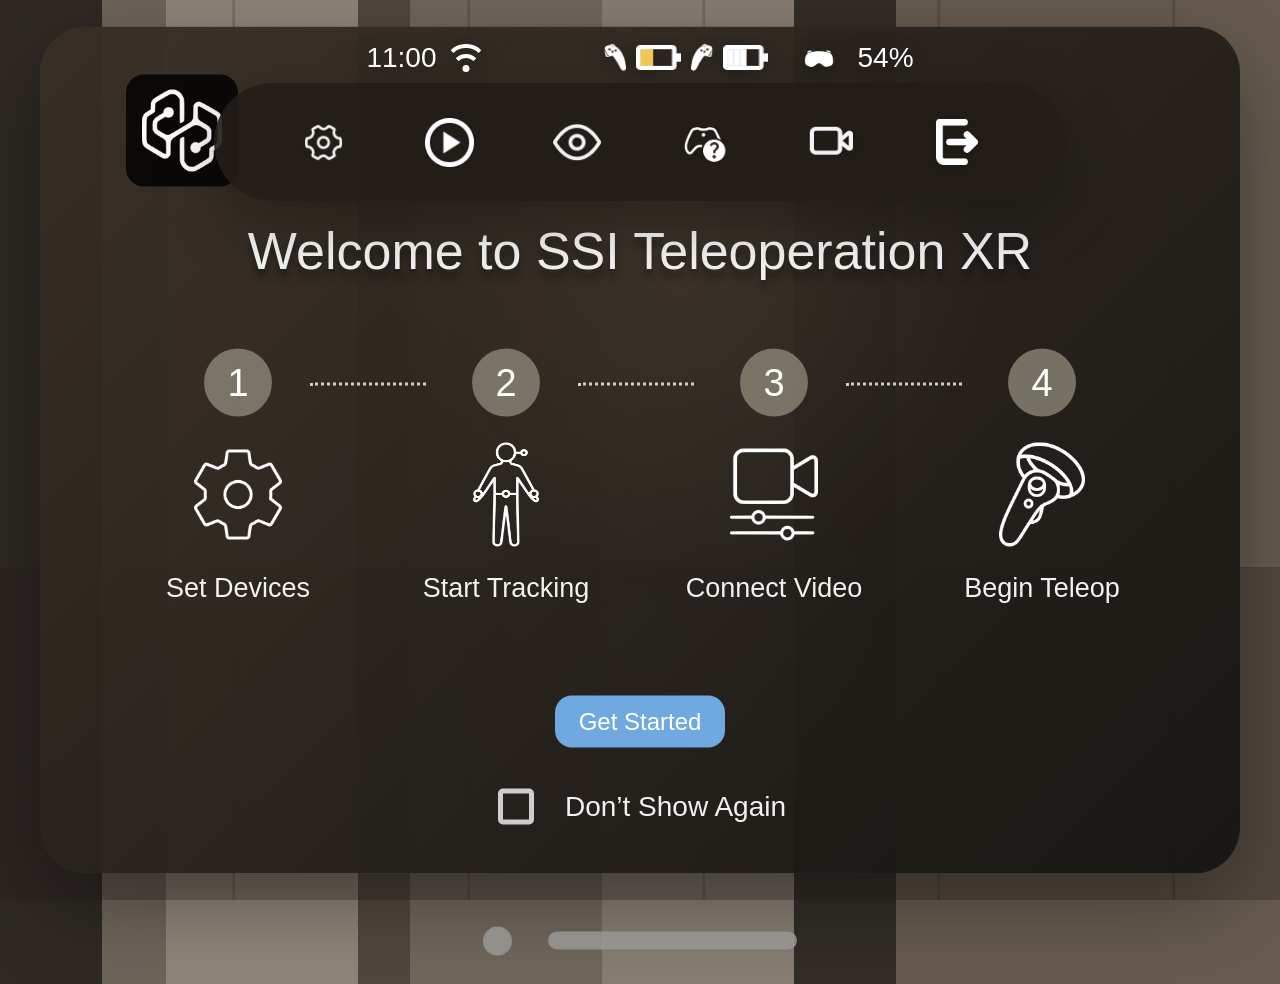
==== commit 0dc0a346: "Configure GitHub Pages deployment" ====
--- a/public/quick-start-prototype.html
+++ b/public/quick-start-prototype.html
@@ -2074,32 +2074,32 @@
       <div class="status-strip" aria-label="Status bar">
         <span class="status-time">11:00</span>
         <span class="status-wifi" aria-hidden="true"><span class="status-wifi-dot"></span></span>
-        <img class="status-controller" src="/assets/setting-bar/controller-left.png" alt="" />
-        <img class="status-battery" src="/assets/setting-bar/battery-yellow.png" alt="" />
-        <img class="status-controller" src="/assets/setting-bar/controller-right.png" alt="" />
-        <img class="status-battery" src="/assets/setting-bar/battery-white.png" alt="" />
-        <img class="status-headset" src="/assets/setting-bar/headset.png" alt="" />
+        <img class="status-controller" src="assets/setting-bar/controller-left.png" alt="" />
+        <img class="status-battery" src="assets/setting-bar/battery-yellow.png" alt="" />
+        <img class="status-controller" src="assets/setting-bar/controller-right.png" alt="" />
+        <img class="status-battery" src="assets/setting-bar/battery-white.png" alt="" />
+        <img class="status-headset" src="assets/setting-bar/headset.png" alt="" />
         <span class="status-percent">54%</span>
       </div>
 
       <nav class="setting-bar" aria-label="Application setting bar">
         <button class="bar-button" id="barSettings" type="button" aria-label="Settings">
-          <img class="bar-icon settings-icon" src="/assets/setting-bar/settings.png" alt="" />
+          <img class="bar-icon settings-icon" src="assets/setting-bar/settings.png" alt="" />
         </button>
         <button class="bar-button" id="barQuickStart" type="button" aria-label="Quick Start">
-          <img class="bar-icon quick-icon" src="/assets/setting-bar/quick-start-play.png" alt="" />
+          <img class="bar-icon quick-icon" src="assets/setting-bar/quick-start-play.png" alt="" />
         </button>
         <button class="bar-button" id="barVst" type="button" aria-label="VST">
-          <img class="bar-icon vst-icon" id="barVstIcon" src="/assets/setting-bar/vst-on.png" alt="" />
+          <img class="bar-icon vst-icon" id="barVstIcon" src="assets/setting-bar/vst-on.png" alt="" />
         </button>
         <button class="bar-button" id="barGuide" type="button" aria-label="Guide">
-          <img class="bar-icon guide-icon" src="/assets/setting-bar/guide-closed.png" alt="" />
+          <img class="bar-icon guide-icon" src="assets/setting-bar/guide-closed.png" alt="" />
         </button>
         <button class="bar-button" id="barScene" type="button" aria-label="Scene">
-          <img class="bar-icon scene-icon" src="/assets/setting-bar/scene.png" alt="" />
+          <img class="bar-icon scene-icon" src="assets/setting-bar/scene.png" alt="" />
         </button>
         <button class="bar-button" id="barExit" type="button" aria-label="Exit">
-          <img class="bar-icon exit-icon" src="/assets/setting-bar/exit-vector.png" alt="" />
+          <img class="bar-icon exit-icon" src="assets/setting-bar/exit-vector.png" alt="" />
         </button>
       </nav>
     </section>
@@ -2107,15 +2107,15 @@
     <section class="scene-layer closed" id="sceneLayer" aria-label="Scene video layout">
       <nav class="scene-tools" aria-label="Scene controls">
         <button class="scene-tool" id="sceneResetButton" type="button">
-          <img src="/assets/setting-bar/scene-reset.png" alt="" />
+          <img src="assets/setting-bar/scene-reset.png" alt="" />
           <span>reset</span>
         </button>
         <button class="scene-tool" id="sceneSaveButton" type="button">
-          <img src="/assets/setting-bar/scene-save.png" alt="" />
+          <img src="assets/setting-bar/scene-save.png" alt="" />
           <span>save layout</span>
         </button>
         <button class="scene-tool" id="sceneViewButton" type="button">
-          <img src="/assets/setting-bar/scene-view.png" alt="" />
+          <img src="assets/setting-bar/scene-view.png" alt="" />
           <span>view</span>
         </button>
       </nav>
@@ -2181,7 +2181,7 @@
 
     <section class="vr-window welcome-window" id="welcomeWindow" aria-label="Welcome draggable window">
       <div class="welcome-logo" aria-hidden="true">
-        <img src="/assets/setting-bar/app-logo.png" alt="" />
+        <img src="assets/setting-bar/app-logo.png" alt="" />
       </div>
 
       <h1 class="welcome-title">Welcome to SSI Teleoperation XR</h1>
@@ -2189,22 +2189,22 @@
       <div class="welcome-steps" aria-label="Welcome steps">
         <div class="welcome-step">
           <span class="welcome-step-number">1</span>
-          <span class="welcome-step-icon"><img src="/assets/setting-bar/welcome-step-devices.png" alt="" /></span>
+          <span class="welcome-step-icon"><img src="assets/setting-bar/welcome-step-devices.png" alt="" /></span>
           <span class="welcome-step-label">Set Devices</span>
         </div>
         <div class="welcome-step">
           <span class="welcome-step-number">2</span>
-          <span class="welcome-step-icon"><img src="/assets/setting-bar/welcome-step-tracking.png" alt="" /></span>
+          <span class="welcome-step-icon"><img src="assets/setting-bar/welcome-step-tracking.png" alt="" /></span>
           <span class="welcome-step-label">Start Tracking</span>
         </div>
         <div class="welcome-step">
           <span class="welcome-step-number">3</span>
-          <span class="welcome-step-icon"><img src="/assets/setting-bar/welcome-step-video.png" alt="" /></span>
+          <span class="welcome-step-icon"><img src="assets/setting-bar/welcome-step-video.png" alt="" /></span>
           <span class="welcome-step-label">Connect Video</span>
         </div>
         <div class="welcome-step">
           <span class="welcome-step-number">4</span>
-          <span class="welcome-step-icon"><img src="/assets/setting-bar/welcome-step-teleop.png" alt="" /></span>
+          <span class="welcome-step-icon"><img src="assets/setting-bar/welcome-step-teleop.png" alt="" /></span>
           <span class="welcome-step-label">Begin Teleop</span>
         </div>
       </div>
@@ -2227,8 +2227,8 @@
       <h1 class="guide-title">Controller Guide</h1>
 
       <div class="guide-diagram" aria-label="Controller guide diagram">
-        <img class="guide-controller left" src="/assets/setting-bar/guide-left-controller.png" alt="" />
-        <img class="guide-controller right" src="/assets/setting-bar/guide-right-controller.png" alt="" />
+        <img class="guide-controller left" src="assets/setting-bar/guide-left-controller.png" alt="" />
+        <img class="guide-controller right" src="assets/setting-bar/guide-right-controller.png" alt="" />
 
         <div class="guide-callout" style="left: 0; top: 28px; width: 260px; text-align: right;">
           <strong>Left joystick</strong>
@@ -2298,16 +2298,16 @@
         <aside class="sidebar">
           <div class="brand">
             <div class="logo" aria-hidden="true">
-              <img src="/assets/setting-bar/app-logo.png" alt="" />
+              <img src="assets/setting-bar/app-logo.png" alt="" />
             </div>
             <div class="brand-title" data-i18n="settings">Settings</div>
           </div>
 
           <nav class="nav" aria-label="Settings sections">
-            <button class="nav-item" data-view="general" type="button"><span class="nav-icon"><img src="/assets/setting-bar/side-general.png" alt="" /></span><span data-i18n="general">General</span></button>
-            <button class="nav-item" data-view="tracking" type="button"><span class="nav-icon"><img src="/assets/setting-bar/side-tracking.png" alt="" /></span><span>Tracking</span></button>
-            <button class="nav-item" data-view="video" type="button"><span class="nav-icon"><img src="/assets/setting-bar/side-video.png" alt="" /></span><span>Video</span></button>
-            <button class="nav-item active" data-view="quickStart" type="button"><span class="nav-icon"><img src="/assets/setting-bar/side-quick-start.png" alt="" /></span><span>Quick Start</span></button>
+            <button class="nav-item" data-view="general" type="button"><span class="nav-icon"><img src="assets/setting-bar/side-general.png" alt="" /></span><span data-i18n="general">General</span></button>
+            <button class="nav-item" data-view="tracking" type="button"><span class="nav-icon"><img src="assets/setting-bar/side-tracking.png" alt="" /></span><span>Tracking</span></button>
+            <button class="nav-item" data-view="video" type="button"><span class="nav-icon"><img src="assets/setting-bar/side-video.png" alt="" /></span><span>Video</span></button>
+            <button class="nav-item active" data-view="quickStart" type="button"><span class="nav-icon"><img src="assets/setting-bar/side-quick-start.png" alt="" /></span><span>Quick Start</span></button>
           </nav>
 
           <button class="about" id="aboutNav" data-view="about" type="button">
@@ -2414,10 +2414,10 @@
                   <h2 class="motion-title">Motion Tracking Mode</h2>
                   <div class="motion-mode-grid">
                     <button class="motion-mode" data-mode="full" type="button" aria-label="Full body tracking mode">
-                      <img src="/assets/setting-bar/tracking-full-body-card.png" alt="" />
+                      <img src="assets/setting-bar/tracking-full-body-card.png" alt="" />
                     </button>
                     <button class="motion-mode" data-mode="independent" type="button" aria-label="Independent tracking mode">
-                      <img src="/assets/setting-bar/tracking-independent-card.png" alt="" />
+                      <img src="assets/setting-bar/tracking-independent-card.png" alt="" />
                     </button>
                   </div>
 
@@ -2540,7 +2540,7 @@
             <div class="about-content">
               <section class="about-hero" aria-label="Application information">
                 <div class="about-app-icon" aria-hidden="true">
-                  <img src="/assets/setting-bar/app-logo.png" alt="" />
+                  <img src="assets/setting-bar/app-logo.png" alt="" />
                 </div>
                 <div>
                   <h2 class="about-name">SSI Teleoperation XR</h2>
@@ -2992,13 +2992,13 @@
 
     function setVstState(on) {
       vstSwitch.classList.toggle("on", on);
-      barVstIcon.src = on ? "/assets/setting-bar/vst-on.png" : "/assets/setting-bar/vst-off.png";
+      barVstIcon.src = on ? "assets/setting-bar/vst-on.png" : "assets/setting-bar/vst-off.png";
     }
 
     function setGuideState(open) {
       guideWindow.classList.toggle("closed", !open);
       barGuide.classList.toggle("active", open);
-      barGuideIcon.src = open ? "/assets/setting-bar/guide-active.png" : "/assets/setting-bar/guide-closed.png";
+      barGuideIcon.src = open ? "assets/setting-bar/guide-active.png" : "assets/setting-bar/guide-closed.png";
     }
 
     function getConfigurationSnapshot() {
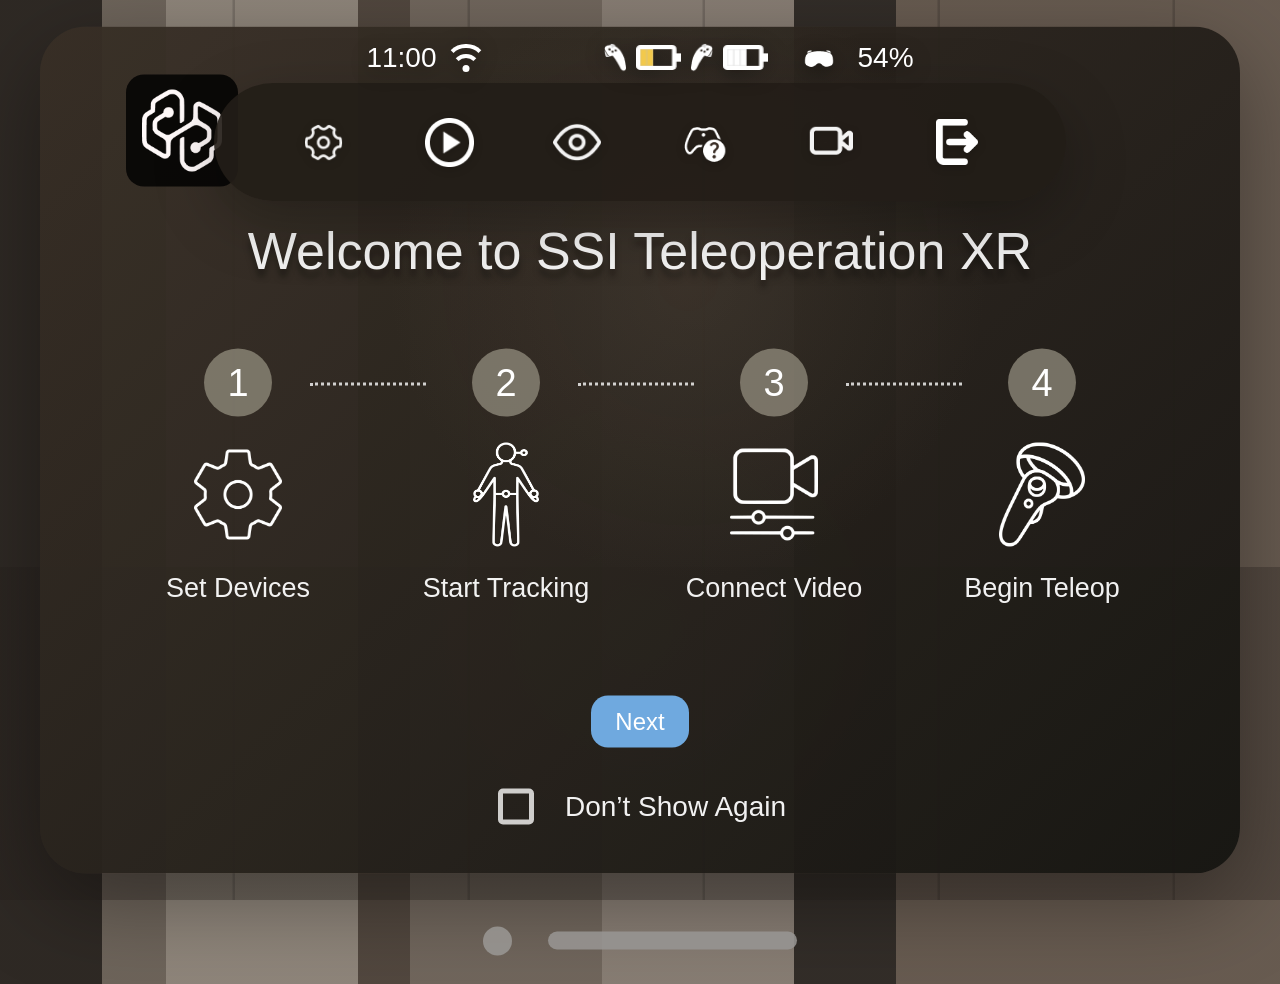
==== commit 59e4371c: "Add teleoperation mode flow" ====
--- a/public/quick-start-prototype.html
+++ b/public/quick-start-prototype.html
@@ -192,6 +192,7 @@
       border-radius: 999px;
       background: transparent;
       cursor: pointer;
+      transition: transform 160ms ease;
     }
 
     .bar-button::before {
@@ -204,13 +205,25 @@
       border-radius: 999px;
       background: rgba(255, 255, 255, 0);
       transform: translate(-50%, -50%) scale(0.78);
-      transition: background 160ms ease, transform 160ms ease;
+      transition: background 160ms ease, box-shadow 160ms ease, transform 160ms ease;
+    }
+
+    .bar-button:hover,
+    .bar-button.active {
+      transform: translateY(-5px);
     }
 
     .bar-button:hover::before,
     .bar-button.active::before {
-      background: rgba(255, 255, 255, 0.08);
+      background: rgba(255, 255, 255, 0.1);
+      box-shadow:
+        0 14px 28px rgba(0, 0, 0, 0.34),
+        inset 0 1px 0 rgba(255, 255, 255, 0.08);
       transform: translate(-50%, -50%) scale(1);
+    }
+
+    .bar-button:active {
+      transform: translateY(-2px) scale(0.97);
     }
 
     .bar-icon {
@@ -220,6 +233,13 @@
       color: white;
       object-fit: contain;
       filter: drop-shadow(0 2px 4px rgba(0, 0, 0, 0.2));
+      transition: filter 160ms ease, transform 160ms ease;
+    }
+
+    .bar-button:hover .bar-icon,
+    .bar-button.active .bar-icon {
+      filter: drop-shadow(0 7px 12px rgba(0, 0, 0, 0.38));
+      transform: scale(1.04);
     }
 
     .bar-label {
@@ -414,6 +434,58 @@
       background:
         linear-gradient(135deg, transparent 0 43%, white 44% 56%, transparent 57%),
         linear-gradient(45deg, transparent 0 47%, white 48% 60%, transparent 61%);
+    }
+
+    .teleop-mode-window {
+      min-height: 720px;
+    }
+
+    .teleop-mode-title {
+      margin: 18px 0 62px;
+      text-align: center;
+      font-size: 50px;
+      font-weight: 400;
+      letter-spacing: 0;
+      text-shadow: 0 8px 6px rgba(0, 0, 0, 0.35);
+    }
+
+    .teleop-mode-grid {
+      display: grid;
+      grid-template-columns: repeat(2, minmax(0, 1fr));
+      gap: 116px;
+      width: min(1040px, 100%);
+      margin: 0 auto 78px;
+    }
+
+    .teleop-mode-card {
+      height: 318px;
+      display: grid;
+      justify-items: center;
+      align-content: center;
+      gap: 28px;
+      border: 3px solid rgba(255, 255, 255, 0.32);
+      border-radius: 14px;
+      color: white;
+      background: rgba(255, 255, 255, 0.04);
+      cursor: pointer;
+      transition: border-color 160ms ease, background 160ms ease, box-shadow 160ms ease;
+    }
+
+    .teleop-mode-card:hover,
+    .teleop-mode-card.active {
+      border-color: rgba(255, 255, 255, 0.62);
+      background: rgba(255, 255, 255, 0.13);
+      box-shadow: 0 0 0 2px rgba(255, 255, 255, 0.1);
+    }
+
+    .teleop-mode-card img {
+      width: 194px;
+      height: 168px;
+      object-fit: contain;
+    }
+
+    .teleop-mode-card span {
+      font-size: 22px;
     }
 
     .guide-window {
@@ -589,10 +661,21 @@
       background: transparent;
       cursor: pointer;
       text-align: left;
+      transition: background 140ms ease, color 140ms ease, transform 140ms ease;
+    }
+
+    .nav-item:hover {
+      color: white;
+      background: rgba(255, 255, 255, 0.07);
+      transform: translateX(3px);
     }
 
     .nav-item.active {
       background: rgba(255, 255, 255, 0.14);
+    }
+
+    .nav-item.active:hover {
+      background: rgba(255, 255, 255, 0.18);
     }
 
     .nav-icon {
@@ -603,10 +686,21 @@
       flex: 0 0 auto;
       border-radius: 50%;
       background: rgba(255, 255, 255, 0.78);
+      transition: background 140ms ease, box-shadow 140ms ease, transform 140ms ease;
+    }
+
+    .nav-item:hover .nav-icon {
+      background: rgba(255, 255, 255, 0.92);
+      box-shadow: 0 6px 14px rgba(0, 0, 0, 0.24);
+      transform: scale(1.04);
     }
 
     .nav-item.active .nav-icon {
       background: var(--blue);
+    }
+
+    .nav-item.active:hover .nav-icon {
+      background: var(--blue-strong);
     }
 
     .nav-icon img {
@@ -631,10 +725,22 @@
       font-size: 22px;
       background: transparent;
       cursor: pointer;
+      text-align: left;
+      transition: background 140ms ease, color 140ms ease, transform 140ms ease;
+    }
+
+    .about:hover {
+      color: white;
+      background: rgba(255, 255, 255, 0.07);
+      transform: translateX(3px);
     }
 
     .about.active {
       background: rgba(255, 255, 255, 0.14);
+    }
+
+    .about.active:hover {
+      background: rgba(255, 255, 255, 0.18);
     }
 
     .about-icon {
@@ -646,11 +752,22 @@
       background: rgba(255, 255, 255, 0.76);
       color: rgba(36, 35, 34, 0.86);
       font-weight: 800;
+      transition: background 140ms ease, box-shadow 140ms ease, color 140ms ease, transform 140ms ease;
+    }
+
+    .about:hover .about-icon {
+      background: rgba(255, 255, 255, 0.92);
+      box-shadow: 0 6px 14px rgba(0, 0, 0, 0.24);
+      transform: scale(1.04);
     }
 
     .about.active .about-icon {
       color: white;
       background: var(--blue);
+    }
+
+    .about.active:hover .about-icon {
+      background: var(--blue-strong);
     }
 
     .main {
@@ -776,13 +893,17 @@
       box-shadow: 0 0 0 3px rgba(111, 169, 223, 0.35);
     }
 
-    .language-control {
+    .language-control,
+    .teleop-control,
+    .remote-select {
       position: relative;
       display: grid;
       justify-items: end;
     }
 
-    .language-button {
+    .language-button,
+    .teleop-button,
+    .remote-select-button {
       min-width: 196px;
       height: 52px;
       display: flex;
@@ -798,7 +919,9 @@
       cursor: pointer;
     }
 
-    .language-menu {
+    .language-menu,
+    .teleop-menu,
+    .remote-select-menu {
       position: absolute;
       right: 0;
       top: 64px;
@@ -810,7 +933,29 @@
       box-shadow: 0 18px 46px rgba(0, 0, 0, 0.26);
     }
 
-    .language-option {
+    .teleop-button {
+      min-width: 312px;
+    }
+
+    .teleop-menu {
+      width: 312px;
+    }
+
+    .remote-select-button {
+      min-width: 272px;
+      justify-content: space-between;
+      font-size: 21px;
+    }
+
+    .remote-select-menu {
+      width: 272px;
+      top: 58px;
+      border-radius: 20px;
+    }
+
+    .language-option,
+    .teleop-option,
+    .remote-select-option {
       width: 100%;
       height: 60px;
       display: flex;
@@ -825,7 +970,9 @@
       text-align: left;
     }
 
-    .language-option.active {
+    .language-option.active,
+    .teleop-option.active,
+    .remote-select-option.active {
       background: rgba(255, 255, 255, 0.2);
     }
 
@@ -925,6 +1072,24 @@
     .tracking-input::placeholder {
       color: rgba(255, 255, 255, 0.62);
       opacity: 1;
+    }
+
+    .import-config-button {
+      min-width: 284px;
+      height: 50px;
+      border: 0;
+      border-radius: 18px;
+      color: rgba(255, 255, 255, 0.74);
+      background: var(--button-gray);
+      font-size: 20px;
+      cursor: pointer;
+      transition: background 140ms ease, color 140ms ease, box-shadow 140ms ease;
+    }
+
+    .import-config-button:hover {
+      color: white;
+      background: rgba(119, 113, 106, 0.98);
+      box-shadow: 0 0 0 2px rgba(255, 255, 255, 0.08);
     }
 
     .motion-title {
@@ -1639,17 +1804,25 @@
       border-radius: 999px;
       background: rgba(255, 255, 255, 0);
       transform: translate(-50%, -50%) scale(0.78);
-      transition: background 160ms ease, transform 160ms ease;
+      transition: background 160ms ease, box-shadow 160ms ease, transform 160ms ease;
+    }
+
+    .scene-tool:hover,
+    .scene-tool.active {
+      transform: translateY(-5px);
     }
 
     .scene-tool:hover::before,
     .scene-tool.active::before {
-      background: rgba(255, 255, 255, 0.08);
+      background: rgba(255, 255, 255, 0.1);
+      box-shadow:
+        0 14px 28px rgba(0, 0, 0, 0.34),
+        inset 0 1px 0 rgba(255, 255, 255, 0.08);
       transform: translate(-50%, -50%) scale(1);
     }
 
     .scene-tool:active {
-      transform: scale(0.97);
+      transform: translateY(-2px) scale(0.97);
     }
 
     .scene-tool img {
@@ -1657,6 +1830,14 @@
       width: 42px;
       height: 42px;
       object-fit: contain;
+      filter: drop-shadow(0 2px 4px rgba(0, 0, 0, 0.2));
+      transition: filter 160ms ease, transform 160ms ease;
+    }
+
+    .scene-tool:hover img,
+    .scene-tool.active img {
+      filter: drop-shadow(0 7px 12px rgba(0, 0, 0, 0.38));
+      transform: scale(1.04);
     }
 
     .scene-tool span {
@@ -1879,6 +2060,8 @@
     }
 
     .language-menu,
+    .teleop-menu,
+    .remote-select-menu,
     .tracker-menu,
     .render-menu,
     .scene-render-menu,
@@ -1887,6 +2070,8 @@
     }
 
     .language-option,
+    .teleop-option,
+    .remote-select-option,
     .tracker-option,
     .render-option,
     .scene-render-option,
@@ -1896,6 +2081,8 @@
     }
 
     .language-option:hover,
+    .teleop-option:hover,
+    .remote-select-option:hover,
     .tracker-option:hover,
     .render-option:hover,
     .scene-render-option:hover,
@@ -1904,11 +2091,15 @@
     }
 
     .language-option.active,
+    .teleop-option.active,
+    .remote-select-option.active,
     .tracker-option.active,
     .render-option.active,
     .scene-render-option.active,
     .scene-view-option.active,
     .language-option.active:hover,
+    .teleop-option.active:hover,
+    .remote-select-option.active:hover,
     .tracker-option.active:hover,
     .render-option.active:hover,
     .scene-render-option.active:hover,
@@ -2210,7 +2401,7 @@
       </div>
 
       <div class="welcome-actions">
-        <button class="btn primary welcome-start" id="welcomeStartBtn" type="button">Get Started</button>
+        <button class="btn primary welcome-start" id="welcomeNextBtn" type="button">Next</button>
         <label class="welcome-check">
           <input id="dontShowWelcome" type="checkbox" />
           <span>Don’t Show Again</span>
@@ -2220,6 +2411,38 @@
       <div class="drag-zone" data-drag-handle="welcomeWindow" aria-label="Drag welcome window">
         <button class="drag-close" data-close-window="welcomeWindow" type="button" aria-label="Close welcome window"></button>
         <span class="drag-line" data-drag-line="welcomeWindow"></span>
+      </div>
+    </section>
+
+    <section class="vr-window welcome-window teleop-mode-window closed" id="teleopModeWindow" aria-label="Teleoperation mode draggable window">
+      <div class="welcome-logo" aria-hidden="true">
+        <img src="assets/setting-bar/app-logo.png" alt="" />
+      </div>
+
+      <h1 class="teleop-mode-title">Choosing Your Teleop Mode</h1>
+
+      <div class="teleop-mode-grid" aria-label="Teleoperation mode choices">
+        <button class="teleop-mode-card active" data-teleop-card="lan" type="button" aria-label="LAN Teleoperation">
+          <img src="assets/setting-bar/teleop-lan.png" alt="" />
+          <span>LAN Teleoperation</span>
+        </button>
+        <button class="teleop-mode-card" data-teleop-card="remote" type="button" aria-label="Remote Teleoperation">
+          <img src="assets/setting-bar/teleop-remote.png" alt="" />
+          <span>Remote Teleoperation</span>
+        </button>
+      </div>
+
+      <div class="welcome-actions">
+        <button class="btn primary welcome-start" id="teleopModeStartBtn" type="button">Get Started</button>
+        <label class="welcome-check">
+          <input id="dontShowTeleopMode" type="checkbox" />
+          <span>Don’t Show Again</span>
+        </label>
+      </div>
+
+      <div class="drag-zone" data-drag-handle="teleopModeWindow" aria-label="Drag teleoperation mode window">
+        <button class="drag-close" data-close-window="teleopModeWindow" type="button" aria-label="Close teleoperation mode window"></button>
+        <span class="drag-line" data-drag-line="teleopModeWindow"></span>
       </div>
     </section>
 
@@ -2323,6 +2546,20 @@
             <h1 class="page-title" data-i18n="general">General</h1>
             <div class="content">
               <div class="settings-list">
+                <div class="setting-row">
+                  <span>Teleop Mode</span>
+                  <div class="teleop-control">
+                    <button class="teleop-button" id="teleopModeButton" type="button">
+                      <span id="teleopModeLabel">LAN Teleoperation</span>
+                      <span>⌄</span>
+                    </button>
+                    <div class="teleop-menu hidden" id="teleopModeMenu">
+                      <button class="teleop-option" data-teleop-mode="remote" type="button"><span>Remote Teleoperation</span><span></span></button>
+                      <button class="teleop-option active" data-teleop-mode="lan" type="button"><span>LAN Teleoperation</span><span>✓</span></button>
+                    </div>
+                  </div>
+                </div>
+
                 <div class="setting-row">
                   <span data-i18n="updateFps">Updata FPS</span>
                   <span class="fps-value">72HZ</span>
@@ -2370,7 +2607,7 @@
               <h1 class="page-title">Tracking</h1>
 
               <div class="tracking-content">
-                <section class="tracking-group" aria-label="Network settings">
+                <section class="tracking-group" id="trackingLanNetwork" aria-label="Network settings">
                   <h2 class="tracking-group-title">Network</h2>
                   <div class="tracking-card">
                     <div class="tracking-row">
@@ -2392,6 +2629,70 @@
                   </div>
                 </section>
 
+                <section class="tracking-group hidden" id="trackingRemoteNetwork" aria-label="Remote network settings">
+                  <h2 class="tracking-group-title">Config File</h2>
+                  <div class="tracking-card">
+                    <div class="tracking-row">
+                      <span>Import Config File</span>
+                      <button class="import-config-button" id="importConfigBtn" type="button">Click To Import Config File</button>
+                    </div>
+                  </div>
+
+                  <h2 class="tracking-group-title" style="margin-top: 32px;">Remote Network</h2>
+                  <div class="tracking-card">
+                    <div class="tracking-row">
+                      <span>Project ID</span>
+                      <div class="remote-select" data-remote-select="projectId">
+                        <button class="remote-select-button" type="button"><span>ci4mrnzm8iitskq3</span><span>⌄</span></button>
+                        <div class="remote-select-menu hidden">
+                          <button class="remote-select-option active" data-value="ci4mrnzm8iitskq3" type="button"><span>ci4mrnzm8iitskq3</span><span>✓</span></button>
+                          <button class="remote-select-option" data-value="project_alpha" type="button"><span>project_alpha</span><span></span></button>
+                        </div>
+                      </div>
+                    </div>
+                    <div class="tracking-row">
+                      <span>Controller Device ID</span>
+                      <div class="remote-select" data-remote-select="controllerDeviceId">
+                        <button class="remote-select-button" type="button"><span>hanghou_pico</span><span>⌄</span></button>
+                        <div class="remote-select-menu hidden">
+                          <button class="remote-select-option active" data-value="hanghou_pico" type="button"><span>hanghou_pico</span><span>✓</span></button>
+                          <button class="remote-select-option" data-value="shanghai_pico" type="button"><span>shanghai_pico</span><span></span></button>
+                        </div>
+                      </div>
+                    </div>
+                    <div class="tracking-row">
+                      <span>Controller Device Name</span>
+                      <div class="remote-select" data-remote-select="controllerDeviceName">
+                        <button class="remote-select-button" type="button"><span>ctrl_test1</span><span>⌄</span></button>
+                        <div class="remote-select-menu hidden">
+                          <button class="remote-select-option active" data-value="ctrl_test1" type="button"><span>ctrl_test1</span><span>✓</span></button>
+                          <button class="remote-select-option" data-value="ctrl_test2" type="button"><span>ctrl_test2</span><span></span></button>
+                        </div>
+                      </div>
+                    </div>
+                    <div class="tracking-row">
+                      <span>Controller Password</span>
+                      <div class="remote-select" data-remote-select="controllerPassword">
+                        <button class="remote-select-button" type="button"><span>1389vabv84HVSD73</span><span>⌄</span></button>
+                        <div class="remote-select-menu hidden">
+                          <button class="remote-select-option active" data-value="1389vabv84HVSD73" type="button"><span>1389vabv84HVSD73</span><span>✓</span></button>
+                          <button class="remote-select-option" data-value="8moteDemoPass42" type="button"><span>8moteDemoPass42</span><span></span></button>
+                        </div>
+                      </div>
+                    </div>
+                    <div class="tracking-row">
+                      <span>Gateway ID</span>
+                      <div class="remote-select" data-remote-select="gatewayId">
+                        <button class="remote-select-button" type="button"><span>yushuM1</span><span>⌄</span></button>
+                        <div class="remote-select-menu hidden">
+                          <button class="remote-select-option active" data-value="yushuM1" type="button"><span>yushuM1</span><span>✓</span></button>
+                          <button class="remote-select-option" data-value="yushuM2" type="button"><span>yushuM2</span><span></span></button>
+                        </div>
+                      </div>
+                    </div>
+                  </div>
+                </section>
+
                 <section class="tracking-group" aria-label="Basic tracking">
                   <h2 class="tracking-group-title">Basic&nbsp;&nbsp;Tracking</h2>
                   <div class="tracking-card">
@@ -2596,7 +2897,15 @@
     const languageMenu = document.getElementById("languageMenu");
     const languageLabel = document.getElementById("languageLabel");
     const welcomeWindow = document.getElementById("welcomeWindow");
-    const welcomeStartBtn = document.getElementById("welcomeStartBtn");
+    const welcomeNextBtn = document.getElementById("welcomeNextBtn");
+    const teleopModeWindow = document.getElementById("teleopModeWindow");
+    const teleopModeStartBtn = document.getElementById("teleopModeStartBtn");
+    const teleopModeButton = document.getElementById("teleopModeButton");
+    const teleopModeMenu = document.getElementById("teleopModeMenu");
+    const teleopModeLabel = document.getElementById("teleopModeLabel");
+    const trackingLanNetwork = document.getElementById("trackingLanNetwork");
+    const trackingRemoteNetwork = document.getElementById("trackingRemoteNetwork");
+    const importConfigBtn = document.getElementById("importConfigBtn");
     const guideWindow = document.getElementById("guideWindow");
     const settingsWindow = document.getElementById("settingsWindow");
     const aboutNav = document.getElementById("aboutNav");
@@ -2649,8 +2958,13 @@
       "Start Tracking": "开始追踪",
       "Connect Video": "连接视频",
       "Begin Teleop": "开始遥操作",
+      "Next": "下一步",
       "Get Started": "开始使用",
       "Don’t Show Again": "不再显示",
+      "Choosing Your Teleop Mode": "选择遥操模式",
+      "Teleop Mode": "遥操模式",
+      "LAN Teleoperation": "局域网遥操",
+      "Remote Teleoperation": "远程遥操",
       "Controller Guide": "控制器指南",
       "Left joystick": "左摇杆",
       "Move Forward / Back": "前进 / 后退",
@@ -2681,6 +2995,15 @@
       "Target Robot Name": "目标机器人名称",
       "Target Robot IP": "目标机器人 IP",
       "Target Robot Port": "目标机器人端口",
+      "Config File": "配置文件",
+      "Import Config File": "导入配置文件",
+      "Click To Import Config File": "点击导入配置文件",
+      "Remote Network": "远程网络",
+      "Project ID": "项目 ID",
+      "Controller Device ID": "控制器设备 ID",
+      "Controller Device Name": "控制器设备名称",
+      "Controller Password": "控制器密码",
+      "Gateway ID": "网关 ID",
       "Basic  Tracking": "基础追踪",
       "Head": "头部",
       "Hand": "手部",
@@ -2742,6 +3065,7 @@
       "Please enter a profile name.": "请输入配置名称。",
       "Duplicate name. Please rename.": "名称重复，请重命名。",
       "Profile Saved": "配置已保存",
+      "Config Imported": "配置已导入",
       "Apply a profile first.": "请先应用一个配置。",
       "Quick Start Success": "快速开始成功"
     };
@@ -2757,8 +3081,16 @@
     let activeLang = "en";
     let savedSceneLayout = null;
     const configuration = {
+      teleopMode: "lan",
       motionMode: null,
-      robotName: ""
+      robotName: "",
+      remoteNetwork: {
+        projectId: "ci4mrnzm8iitskq3",
+        controllerDeviceId: "hanghou_pico",
+        controllerDeviceName: "ctrl_test1",
+        controllerPassword: "1389vabv84HVSD73",
+        gatewayId: "yushuM1"
+      }
     };
     const translatableTextNodes = [];
 
@@ -2985,9 +3317,55 @@
 
     function dismissWelcome(openSettingsAfter = false) {
       welcomeWindow.classList.add("closed");
+      teleopModeWindow.classList.add("closed");
       if (openSettingsAfter) {
         openSettings("general");
       }
+    }
+
+    function showTeleopModeWindow() {
+      welcomeWindow.classList.add("closed");
+      teleopModeWindow.classList.remove("closed");
+    }
+
+    function getTeleopModeLabel(mode) {
+      return mode === "remote" ? "Remote Teleoperation" : "LAN Teleoperation";
+    }
+
+    function updateTeleopModeUi() {
+      const label = getTeleopModeLabel(configuration.teleopMode);
+      teleopModeLabel.textContent = t(label);
+      document.querySelectorAll("[data-teleop-card]").forEach((card) => {
+        card.classList.toggle("active", card.dataset.teleopCard === configuration.teleopMode);
+      });
+      document.querySelectorAll(".teleop-option").forEach((option) => {
+        const selected = option.dataset.teleopMode === configuration.teleopMode;
+        option.classList.toggle("active", selected);
+        option.querySelector("span:last-child").textContent = selected ? "✓" : "";
+      });
+      trackingLanNetwork.classList.toggle("hidden", configuration.teleopMode === "remote");
+      trackingRemoteNetwork.classList.toggle("hidden", configuration.teleopMode !== "remote");
+      teleopModeMenu.classList.add("hidden");
+    }
+
+    function setTeleopMode(mode) {
+      configuration.teleopMode = mode === "remote" ? "remote" : "lan";
+      updateTeleopModeUi();
+      updateCurrentConfigurationMeta();
+    }
+
+    function setRemoteSelectValue(key, value) {
+      const control = document.querySelector(`[data-remote-select="${key}"]`);
+      if (!control) return;
+      configuration.remoteNetwork[key] = value;
+      const buttonLabel = control.querySelector(".remote-select-button span:first-child");
+      if (buttonLabel) buttonLabel.textContent = value;
+      control.querySelectorAll(".remote-select-option").forEach((option) => {
+        const selected = option.dataset.value === value;
+        option.classList.toggle("active", selected);
+        option.querySelector("span:last-child").textContent = selected ? "✓" : "";
+      });
+      control.querySelector(".remote-select-menu")?.classList.add("hidden");
     }
 
     function setVstState(on) {
@@ -3003,10 +3381,12 @@
 
     function getConfigurationSnapshot() {
       return {
+        teleopMode: configuration.teleopMode,
         motionMode: configuration.motionMode,
         robotName: configuration.robotName.trim(),
         robotIp: targetRobotIp.value.trim(),
         robotPort: targetRobotPort.value.trim(),
+        remoteNetwork: { ...configuration.remoteNetwork },
         trackingSwitches: trackingSwitches.reduce((values, button) => {
           values[button.dataset.trackingSwitch] = button.classList.contains("on");
           return values;
@@ -3034,12 +3414,16 @@
 
     function applyConfigurationSnapshot(snapshot) {
       if (!snapshot) return;
+      setTeleopMode(snapshot.teleopMode || "lan");
       const robotName = (snapshot.robotName || "").slice(0, 30);
       targetRobotName.value = robotName;
       targetRobotIp.value = snapshot.robotIp || targetRobotIp.value;
       targetRobotPort.value = snapshot.robotPort || targetRobotPort.value;
       localListenPort.value = snapshot.localListenPort || localListenPort.value;
       configuration.robotName = robotName;
+      if (snapshot.remoteNetwork) {
+        Object.entries(snapshot.remoteNetwork).forEach(([key, value]) => setRemoteSelectValue(key, value));
+      }
 
       if (snapshot.motionMode) {
         setMotionMode(snapshot.motionMode);
@@ -3187,6 +3571,7 @@
         option.querySelector("span:last-child").textContent = selected ? "✓" : "";
       });
       languageMenu.classList.add("hidden");
+      updateTeleopModeUi();
       setTrackerNumber(trackerSelectLabel.dataset.value || trackerSelectLabel.textContent);
       setRenderMode(renderButton.dataset.value || renderLabel.dataset.value || "Full");
       setSceneRenderMode(document.querySelector(".scene-render-option.active")?.dataset.sceneRender || "Full");
@@ -3332,7 +3717,45 @@
       button.addEventListener("click", () => closeWindow(button.dataset.closeWindow));
     });
 
-    welcomeStartBtn.addEventListener("click", () => dismissWelcome(true));
+    welcomeNextBtn.addEventListener("click", showTeleopModeWindow);
+    teleopModeStartBtn.addEventListener("click", () => dismissWelcome(true));
+
+    document.querySelectorAll("[data-teleop-card]").forEach((card) => {
+      card.addEventListener("click", () => setTeleopMode(card.dataset.teleopCard));
+    });
+
+    teleopModeButton.addEventListener("click", (event) => {
+      event.stopPropagation();
+      teleopModeMenu.classList.toggle("hidden");
+    });
+
+    document.querySelectorAll(".teleop-option").forEach((option) => {
+      option.addEventListener("click", () => setTeleopMode(option.dataset.teleopMode));
+    });
+
+    importConfigBtn.addEventListener("click", () => {
+      Object.entries(configuration.remoteNetwork).forEach(([key, value]) => setRemoteSelectValue(key, value));
+      showToast("success", "Config Imported");
+    });
+
+    document.querySelectorAll(".remote-select-button").forEach((button) => {
+      button.addEventListener("click", (event) => {
+        event.stopPropagation();
+        const menu = button.closest(".remote-select")?.querySelector(".remote-select-menu");
+        document.querySelectorAll(".remote-select-menu").forEach((item) => {
+          if (item !== menu) item.classList.add("hidden");
+        });
+        menu?.classList.toggle("hidden");
+      });
+    });
+
+    document.querySelectorAll(".remote-select-option").forEach((option) => {
+      option.addEventListener("click", () => {
+        const control = option.closest(".remote-select");
+        if (!control) return;
+        setRemoteSelectValue(control.dataset.remoteSelect, option.dataset.value);
+      });
+    });
 
     document.querySelectorAll(".switch").forEach((toggle) => {
       toggle.addEventListener("click", (event) => {
@@ -3430,6 +3853,12 @@
       if (!event.target.closest(".language-control")) {
         languageMenu.classList.add("hidden");
       }
+      if (!event.target.closest(".teleop-control")) {
+        teleopModeMenu.classList.add("hidden");
+      }
+      if (!event.target.closest(".remote-select")) {
+        document.querySelectorAll(".remote-select-menu").forEach((menu) => menu.classList.add("hidden"));
+      }
       if (!event.target.closest(".tracker-select")) {
         trackerMenu.classList.add("hidden");
       }
@@ -3490,6 +3919,7 @@
 
     makeDraggable(settingsWindow);
     makeDraggable(welcomeWindow);
+    makeDraggable(teleopModeWindow);
     makeDraggable(guideWindow);
     sceneStreams.forEach(makeDraggable);
     sceneStreams.forEach(makeResizable);
@@ -3498,6 +3928,7 @@
     setTrackerNumber("2");
     setRenderMode("Full");
     setSceneRenderMode("Full");
+    setTeleopMode("lan");
     setVstState(true);
     setGuideState(false);
     updateCurrentConfigurationMeta();
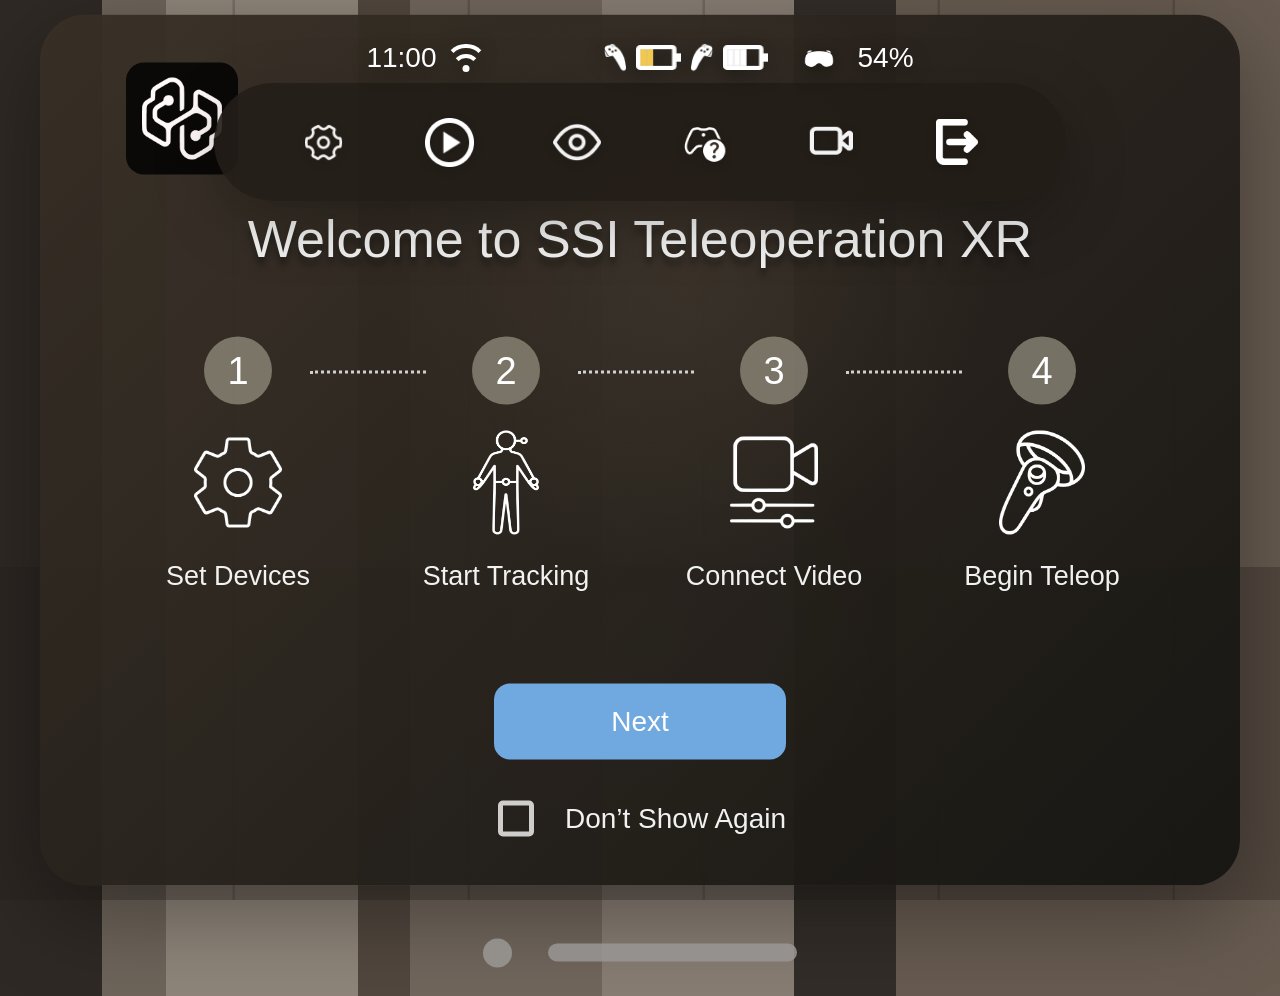
==== commit aba429fe: "Fix teleop mode UI details" ====
--- a/public/quick-start-prototype.html
+++ b/public/quick-start-prototype.html
@@ -406,7 +406,7 @@
     }
 
     .welcome-start {
-      min-width: 292px;
+      width: 292px;
       height: 76px;
       border-radius: 16px;
       font-size: 28px;
@@ -583,8 +583,8 @@
     .shell {
       position: relative;
       width: min(1280px, calc(100vw - 56px));
-      height: min(860px, calc(100vh - 56px));
-      min-height: 760px;
+      height: min(940px, calc(100vh - 28px));
+      min-height: 840px;
       display: grid;
       grid-template-columns: 390px 1fr;
       overflow: visible;
@@ -950,6 +950,7 @@
     .remote-select-menu {
       width: 272px;
       top: 58px;
+      z-index: 80;
       border-radius: 20px;
     }
 
@@ -1023,9 +1024,16 @@
     }
 
     .tracking-card {
-      overflow: hidden;
       border-radius: 22px;
       background: var(--row);
+    }
+
+    .tracking-card.clipped {
+      overflow: hidden;
+    }
+
+    .tracking-card.remote-network-card {
+      overflow: visible;
     }
 
     .tracking-row {
@@ -1556,6 +1564,14 @@
 
     .btn.primary {
       background: var(--blue);
+    }
+
+    .btn.welcome-start {
+      width: 292px;
+      min-width: 292px;
+      height: 76px;
+      border-radius: 16px;
+      font-size: 28px;
     }
 
     .btn.primary:hover {
@@ -2422,7 +2438,7 @@
       <h1 class="teleop-mode-title">Choosing Your Teleop Mode</h1>
 
       <div class="teleop-mode-grid" aria-label="Teleoperation mode choices">
-        <button class="teleop-mode-card active" data-teleop-card="lan" type="button" aria-label="LAN Teleoperation">
+        <button class="teleop-mode-card" data-teleop-card="lan" type="button" aria-label="LAN Teleoperation">
           <img src="assets/setting-bar/teleop-lan.png" alt="" />
           <span>LAN Teleoperation</span>
         </button>
@@ -2639,7 +2655,7 @@
                   </div>
 
                   <h2 class="tracking-group-title" style="margin-top: 32px;">Remote Network</h2>
-                  <div class="tracking-card">
+                  <div class="tracking-card remote-network-card">
                     <div class="tracking-row">
                       <span>Project ID</span>
                       <div class="remote-select" data-remote-select="projectId">
@@ -3080,6 +3096,7 @@
     let lastSavedName = "";
     let activeLang = "en";
     let savedSceneLayout = null;
+    let teleopWelcomeChoice = null;
     const configuration = {
       teleopMode: "lan",
       motionMode: null,
@@ -3326,6 +3343,8 @@
     function showTeleopModeWindow() {
       welcomeWindow.classList.add("closed");
       teleopModeWindow.classList.remove("closed");
+      teleopWelcomeChoice = null;
+      updateTeleopModeUi();
     }
 
     function getTeleopModeLabel(mode) {
@@ -3336,7 +3355,7 @@
       const label = getTeleopModeLabel(configuration.teleopMode);
       teleopModeLabel.textContent = t(label);
       document.querySelectorAll("[data-teleop-card]").forEach((card) => {
-        card.classList.toggle("active", card.dataset.teleopCard === configuration.teleopMode);
+        card.classList.toggle("active", card.dataset.teleopCard === teleopWelcomeChoice);
       });
       document.querySelectorAll(".teleop-option").forEach((option) => {
         const selected = option.dataset.teleopMode === configuration.teleopMode;
@@ -3721,7 +3740,10 @@
     teleopModeStartBtn.addEventListener("click", () => dismissWelcome(true));
 
     document.querySelectorAll("[data-teleop-card]").forEach((card) => {
-      card.addEventListener("click", () => setTeleopMode(card.dataset.teleopCard));
+      card.addEventListener("click", () => {
+        teleopWelcomeChoice = card.dataset.teleopCard;
+        setTeleopMode(card.dataset.teleopCard);
+      });
     });
 
     teleopModeButton.addEventListener("click", (event) => {
